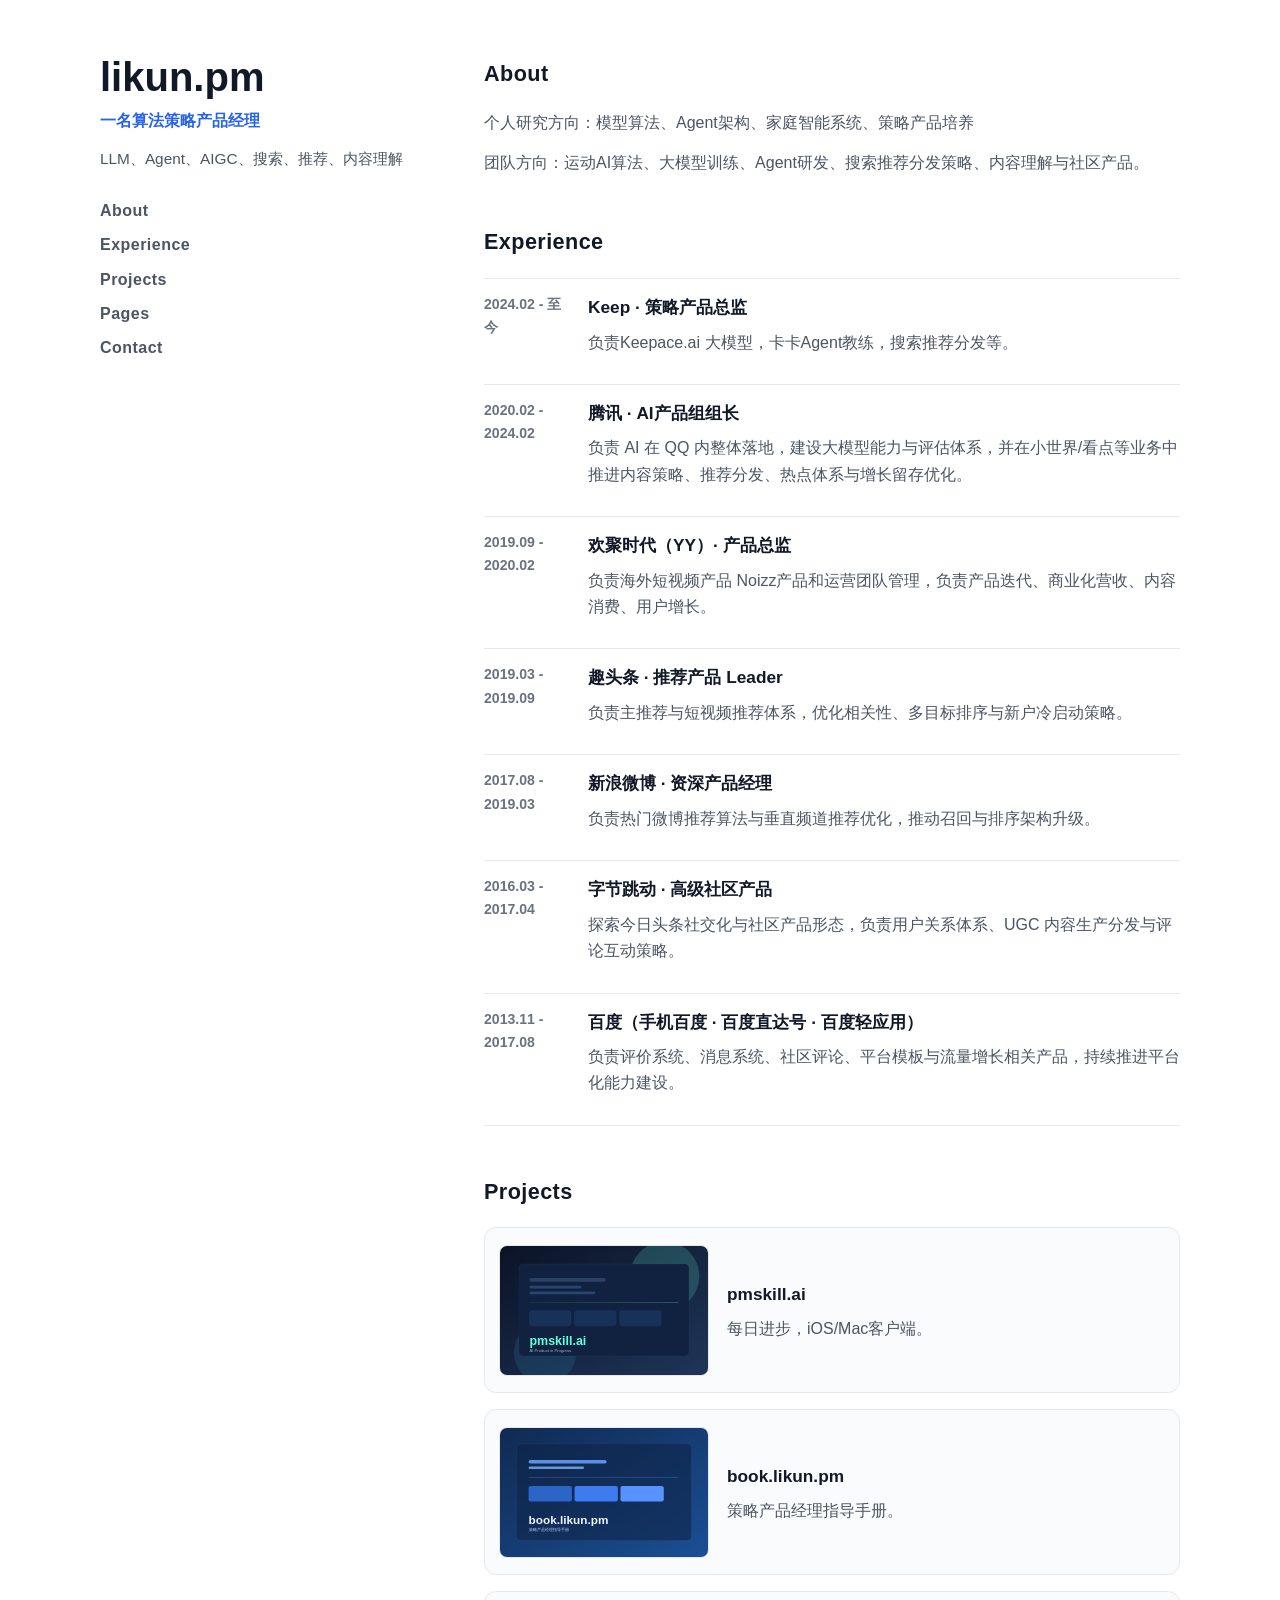
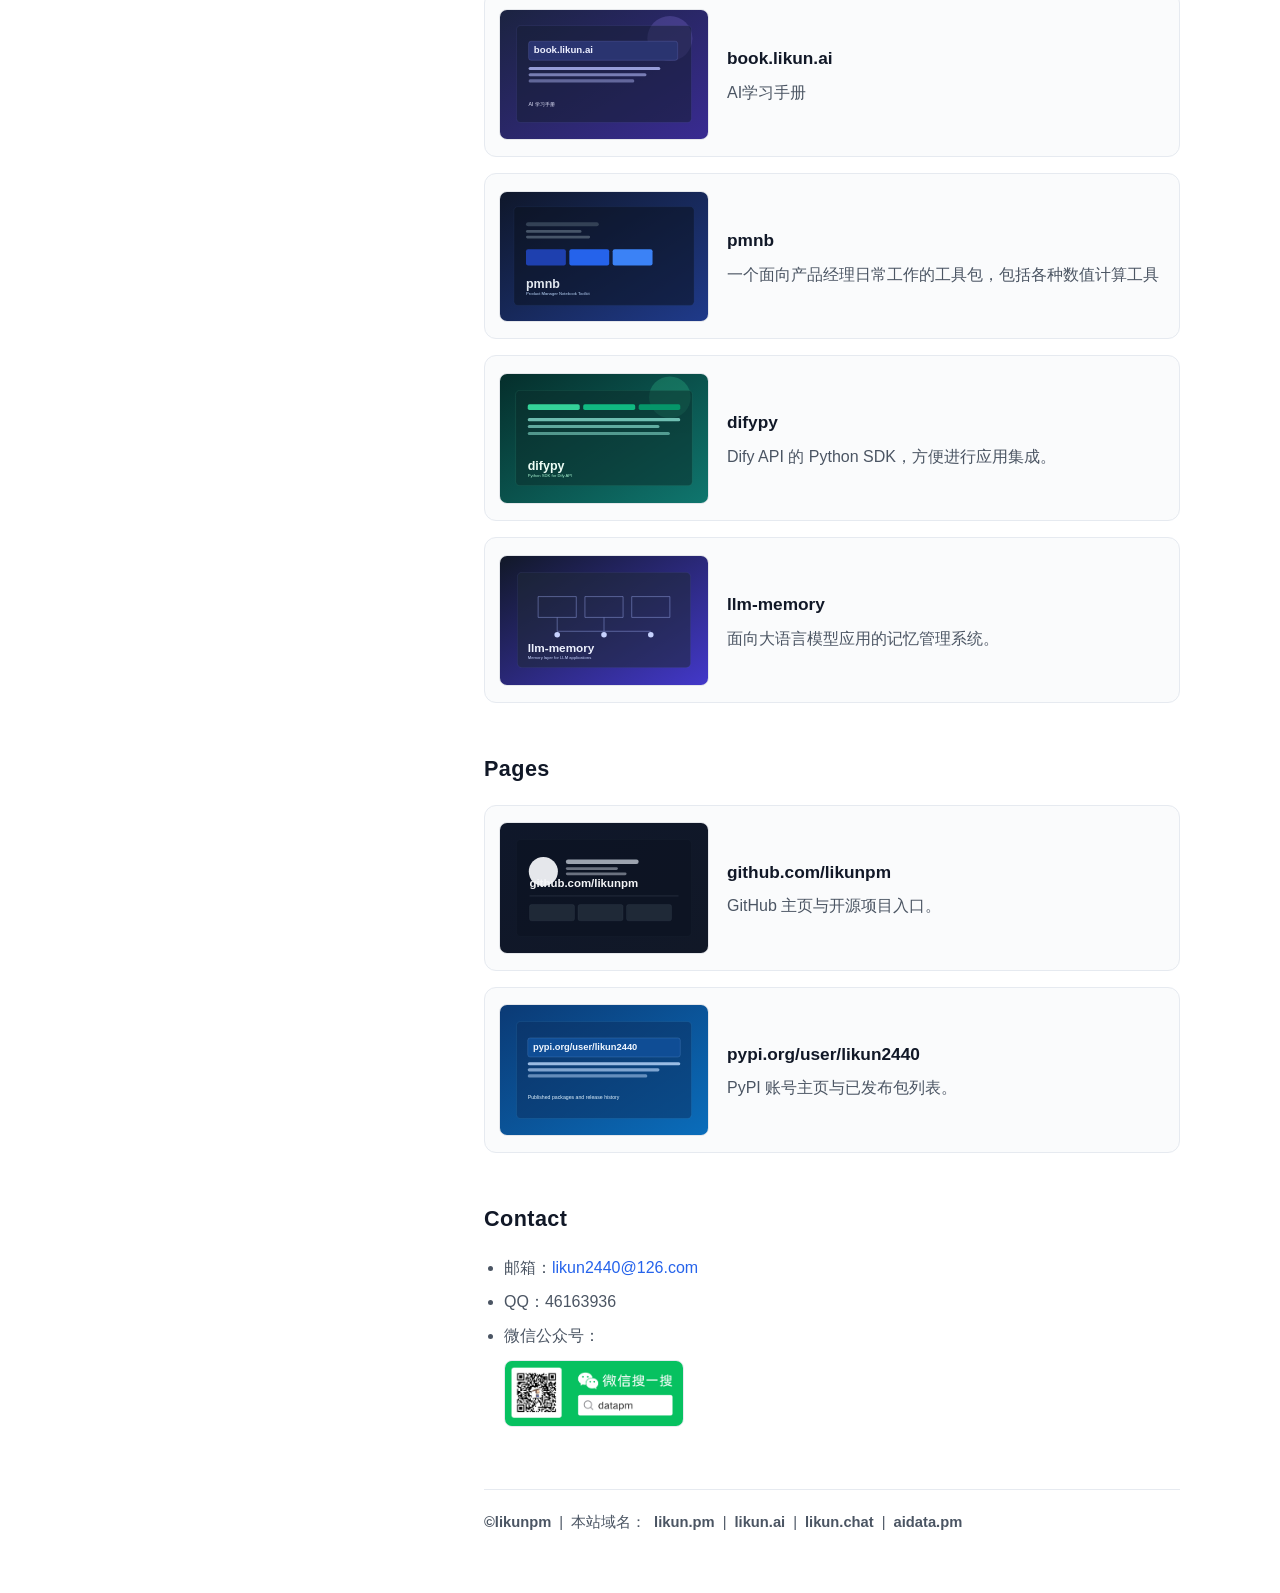
==== index.html @ 79963ff3 "Apply latest manual homepage edits" ====
<!DOCTYPE html>
<html lang="zh-CN">
<head>
  <meta charset="UTF-8">
  <meta name="viewport" content="width=device-width, initial-scale=1.0">
  <title>likun.pm</title>
  <meta
    name="description"
    content="likun.pm个人主页"
  >
  <link rel="icon" type="image/svg+xml" href="./assets/favicon.svg">
  <link rel="stylesheet" href="styles.css">
</head>
<body>
  <div class="layout">
    <aside class="sidebar">
      <h1>likun.pm</h1>
      <p class="subtitle">一名算法策略产品经理</p>
      <p class="intro">LLM、Agent、AIGC、搜索、推荐、内容理解</p>

      <nav aria-label="页面导航">
        <a href="#about">About</a>
        <a href="#experience">Experience</a>
        <a href="#projects">Projects</a>
        <a href="#pages">Pages</a>
        <a href="#contact">Contact</a>
      </nav>
    </aside>

    <main class="content">
      <section id="about">
        <h2>About</h2>
        <p>个人研究方向：模型算法、Agent架构、家庭智能系统、策略产品培养</p>
        <p>团队方向：运动AI算法、大模型训练、Agent研发、搜索推荐分发策略、内容理解与社区产品。</p>
      </section>
      <section id="experience">
        <h2>Experience</h2>
        <article class="timeline-item">
          <p class="time">2024.02 - 至今</p>
          <div>
            <h3>Keep · 策略产品总监</h3>
            <p>负责Keepace.ai 大模型，卡卡Agent教练，搜索推荐分发等。</p>
          </div>
        </article>
        <article class="timeline-item">
          <p class="time">2020.02 - 2024.02</p>
          <div>
            <h3>腾讯 · AI产品组组长</h3>
            <p>负责 AI 在 QQ 内整体落地，建设大模型能力与评估体系，并在小世界/看点等业务中推进内容策略、推荐分发、热点体系与增长留存优化。</p>
          </div>
        </article>
        <article class="timeline-item">
          <p class="time">2019.09 - 2020.02</p>
          <div>
            <h3>欢聚时代（YY）· 产品总监</h3>
            <p>负责海外短视频产品 Noizz产品和运营团队管理，负责产品迭代、商业化营收、内容消费、用户增长。</p>
          </div>
        </article>
        <article class="timeline-item">
          <p class="time">2019.03 - 2019.09</p>
          <div>
            <h3>趣头条 · 推荐产品 Leader</h3>
            <p>负责主推荐与短视频推荐体系，优化相关性、多目标排序与新户冷启动策略。</p>
          </div>
        </article>
        <article class="timeline-item">
          <p class="time">2017.08 - 2019.03</p>
          <div>
            <h3>新浪微博 · 资深产品经理</h3>
            <p>负责热门微博推荐算法与垂直频道推荐优化，推动召回与排序架构升级。</p>
          </div>
        </article>
        <article class="timeline-item">
          <p class="time">2016.03 - 2017.04</p>
          <div>
            <h3>字节跳动 · 高级社区产品</h3>
            <p>探索今日头条社交化与社区产品形态，负责用户关系体系、UGC 内容生产分发与评论互动策略。</p>
          </div>
        </article>
        <article class="timeline-item">
          <p class="time">2013.11 - 2017.08</p>
          <div>
            <h3>百度（手机百度 · 百度直达号 · 百度轻应用）</h3>
            <p>负责评价系统、消息系统、社区评论、平台模板与流量增长相关产品，持续推进平台化能力建设。</p>
          </div>
        </article>
      </section>

      <section id="projects">
        <h2>Projects</h2>

        <a class="project-card" href="https://pmskill.ai" target="_blank" rel="noreferrer">
          <img src="./assets/pmskill-cover.svg" alt="pmskill.ai 项目封面">
          <div>
            <h3>pmskill.ai</h3>
            <p>每日进步，iOS/Mac客户端。</p>
          </div>
        </a>

        <a class="project-card" href="https://book.likun.pm" target="_blank" rel="noreferrer">
          <img src="./assets/book-pm-cover.svg" alt="book.likun.pm 封面">
          <div>
            <h3>book.likun.pm</h3>
            <p>策略产品经理指导手册。</p>
          </div>
        </a>

        <a class="project-card" href="https://book.likun.ai" target="_blank" rel="noreferrer">
          <img src="./assets/book-ai-cover.svg" alt="book.likun.ai 封面">
          <div>
            <h3>book.likun.ai</h3>
            <p>AI学习手册</p>
          </div>
        </a>

        <a class="project-card" href="https://pypi.org/project/pmnb/" target="_blank" rel="noreferrer">
          <img src="./assets/pmnb-cover.svg" alt="pmnb 项目封面">
          <div>
            <h3>pmnb</h3>
            <p>一个面向产品经理日常工作的工具包，包括各种数值计算工具</p>
          </div>
        </a>

        <a class="project-card" href="https://pypi.org/project/difypy/" target="_blank" rel="noreferrer">
          <img src="./assets/difypy-cover.svg" alt="difypy 项目封面">
          <div>
            <h3>difypy</h3>
            <p>Dify API 的 Python SDK，方便进行应用集成。</p>
          </div>
        </a>

        <a class="project-card" href="https://pypi.org/project/llm-memory/" target="_blank" rel="noreferrer">
          <img src="./assets/llm-memory-cover.svg" alt="llm-memory 项目封面">
          <div>
            <h3>llm-memory</h3>
            <p>面向大语言模型应用的记忆管理系统。</p>
          </div>
        </a>
        </section>
       <section id="pages">
        <h2>Pages</h2>
        <a class="project-card" href="https://github.com/likunpm" target="_blank" rel="noreferrer">
          <img src="./assets/github-cover.svg" alt="GitHub 页面封面">
          <div>
            <h3>github.com/likunpm</h3>
            <p>GitHub 主页与开源项目入口。</p>
          </div>
        </a>

        <a class="project-card" href="https://pypi.org/user/likun2440/" target="_blank" rel="noreferrer">
          <img src="./assets/pypi-cover.svg" alt="PyPI 页面封面">
          <div>
            <h3>pypi.org/user/likun2440</h3>
            <p>PyPI 账号主页与已发布包列表。</p>
          </div>
        </a>

      </section>

      <section id="contact">
        <h2>Contact</h2>
        <ul>
          <li>邮箱：<a href="mailto:likun2440@126.com">likun2440@126.com</a></li>
          <li>QQ：46163936</li>
          <li>
            微信公众号：
            <div class="wechat-block">
              <img src="./assets/wechat-qrcode.png" alt="微信公众号二维码">
            </div>
          </li>
        </ul>
      </section>

      <footer class="site-footer">
        <p class="footer-inline">
          <a href="./private.html" data-private-link="true">©likunpm</a>
          <span>|</span>
          <span>本站域名：</span>
          <a href="https://likun.pm" target="_blank" rel="noreferrer">likun.pm</a>
          <span>|</span>
          <a href="https://likun.ai" target="_blank" rel="noreferrer">likun.ai</a>
          <span>|</span>
          <a href="https://likun.chat" target="_blank" rel="noreferrer">likun.chat</a>
          <span>|</span>
          <a href="https://aidata.pm" target="_blank" rel="noreferrer">aidata.pm</a>
        </p>
      </footer>
    </main>
  </div>
  <script src="script.js"></script>
</body>
</html>
---- styles.css ----
:root {
  --bg: #ffffff;
  --surface: #fafbfc;
  --line: #e6eaf0;
  --text: #1f2937;
  --muted: #4b5563;
  --accent: #2563eb;
  --heading: #111827;
}

* {
  box-sizing: border-box;
}

html {
  scroll-behavior: smooth;
}

body {
  margin: 0;
  font-family: -apple-system, BlinkMacSystemFont, "Segoe UI", "PingFang SC", "Microsoft YaHei", sans-serif;
  background: var(--bg);
  color: var(--text);
  line-height: 1.65;
}

a {
  color: var(--accent);
  text-decoration: none;
}

a:hover,
a:focus-visible {
  text-decoration: underline;
}

.layout {
  width: min(1080px, calc(100% - 48px));
  margin: 0 auto;
  display: grid;
  grid-template-columns: 320px 1fr;
  gap: 64px;
  padding: 56px 0;
}

.sidebar {
  position: sticky;
  top: 48px;
  height: fit-content;
}

.sidebar h1 {
  margin: 0;
  color: var(--heading);
  font-size: clamp(2rem, 4vw, 2.5rem);
  line-height: 1.05;
}

.subtitle {
  margin: 10px 0 0;
  color: var(--accent);
  font-weight: 600;
}

.intro {
  margin: 12px 0 0;
  color: var(--muted);
  font-size: 0.96rem;
}

nav {
  margin-top: 26px;
  display: grid;
  gap: 8px;
}

nav a {
  width: fit-content;
  color: var(--muted);
  font-weight: 600;
  letter-spacing: 0.03em;
}

nav a:hover,
nav a:focus-visible {
  color: var(--accent);
  text-decoration: none;
}

.socials {
  margin: 26px 0 0;
  padding: 0;
  list-style: none;
  display: grid;
  gap: 10px;
}

.socials a {
  color: var(--muted);
  font-size: 0.95rem;
  display: inline-block;
}

.socials a:hover,
.socials a:focus-visible {
  color: var(--accent);
  text-decoration: none;
}

.content section + section {
  margin-top: 48px;
}

h2 {
  margin: 0 0 18px;
  color: var(--heading);
  font-size: 1.35rem;
  letter-spacing: 0.02em;
}

p {
  margin: 0 0 14px;
  color: var(--muted);
}

.timeline-item {
  padding: 14px 0;
  border-top: 1px solid var(--line);
  display: grid;
  grid-template-columns: 88px 1fr;
  gap: 16px;
}

.timeline-item:last-child {
  border-bottom: 1px solid var(--line);
}

.time {
  margin: 0;
  color: #6b7280;
  font-size: 0.88rem;
  font-weight: 600;
}

h3 {
  margin: 0 0 8px;
  color: var(--heading);
  font-size: 1.08rem;
}

.project-card {
  margin-top: 16px;
  padding: 14px;
  border: 1px solid var(--line);
  border-radius: 12px;
  background: var(--surface);
  display: grid;
  grid-template-columns: 210px 1fr;
  gap: 18px;
  align-items: center;
  text-decoration: none;
  transition: transform 180ms ease, border-color 180ms ease;
  min-height: 166px;
}

.project-card:hover,
.project-card:focus-visible {
  transform: translateY(-1px);
  border-color: #cfd8e3;
  text-decoration: none;
}

.project-card img {
  width: 100%;
  aspect-ratio: 16 / 10;
  object-fit: cover;
  border-radius: 8px;
  border: 1px solid #e5e7eb;
}

.project-card p {
  margin: 0;
  line-height: 1.5;
}

.project-card.no-image {
  grid-template-columns: 1fr;
}

.subheading {
  margin: 20px 0 10px;
  font-size: 1.02rem;
  color: var(--heading);
}

ul {
  margin: 0;
  padding-left: 20px;
  color: var(--muted);
}

li + li {
  margin-top: 8px;
}

.wechat-block {
  margin-top: 10px;
}

.wechat-block img {
  width: 180px;
  max-width: 100%;
  height: auto;
  border: 1px solid var(--line);
  border-radius: 8px;
}

.site-footer {
  margin-top: 54px;
  padding-top: 20px;
  border-top: 1px solid var(--line);
}

.site-footer p {
  margin: 0;
  color: var(--muted);
  font-size: 0.92rem;
}

.footer-inline {
  margin: 0;
  display: flex;
  flex-wrap: nowrap;
  align-items: center;
  gap: 8px;
  white-space: nowrap;
  overflow-x: auto;
  padding-bottom: 2px;
}

.footer-inline a {
  color: var(--muted);
  font-weight: 600;
}

.footer-inline a:hover,
.footer-inline a:focus-visible {
  color: var(--accent);
}

@media (max-width: 900px) {
  .layout {
    width: calc(100% - 30px);
    grid-template-columns: 1fr;
    gap: 44px;
    padding: 34px 0 56px;
  }

  .sidebar {
    position: static;
  }

  nav {
    grid-template-columns: repeat(3, minmax(0, 1fr));
    gap: 8px;
  }

  .project-card {
    grid-template-columns: 1fr;
  }
}

@media (max-width: 600px) {
  nav {
    grid-template-columns: repeat(2, minmax(0, 1fr));
  }

  .timeline-item {
    grid-template-columns: 1fr;
    gap: 6px;
  }
}
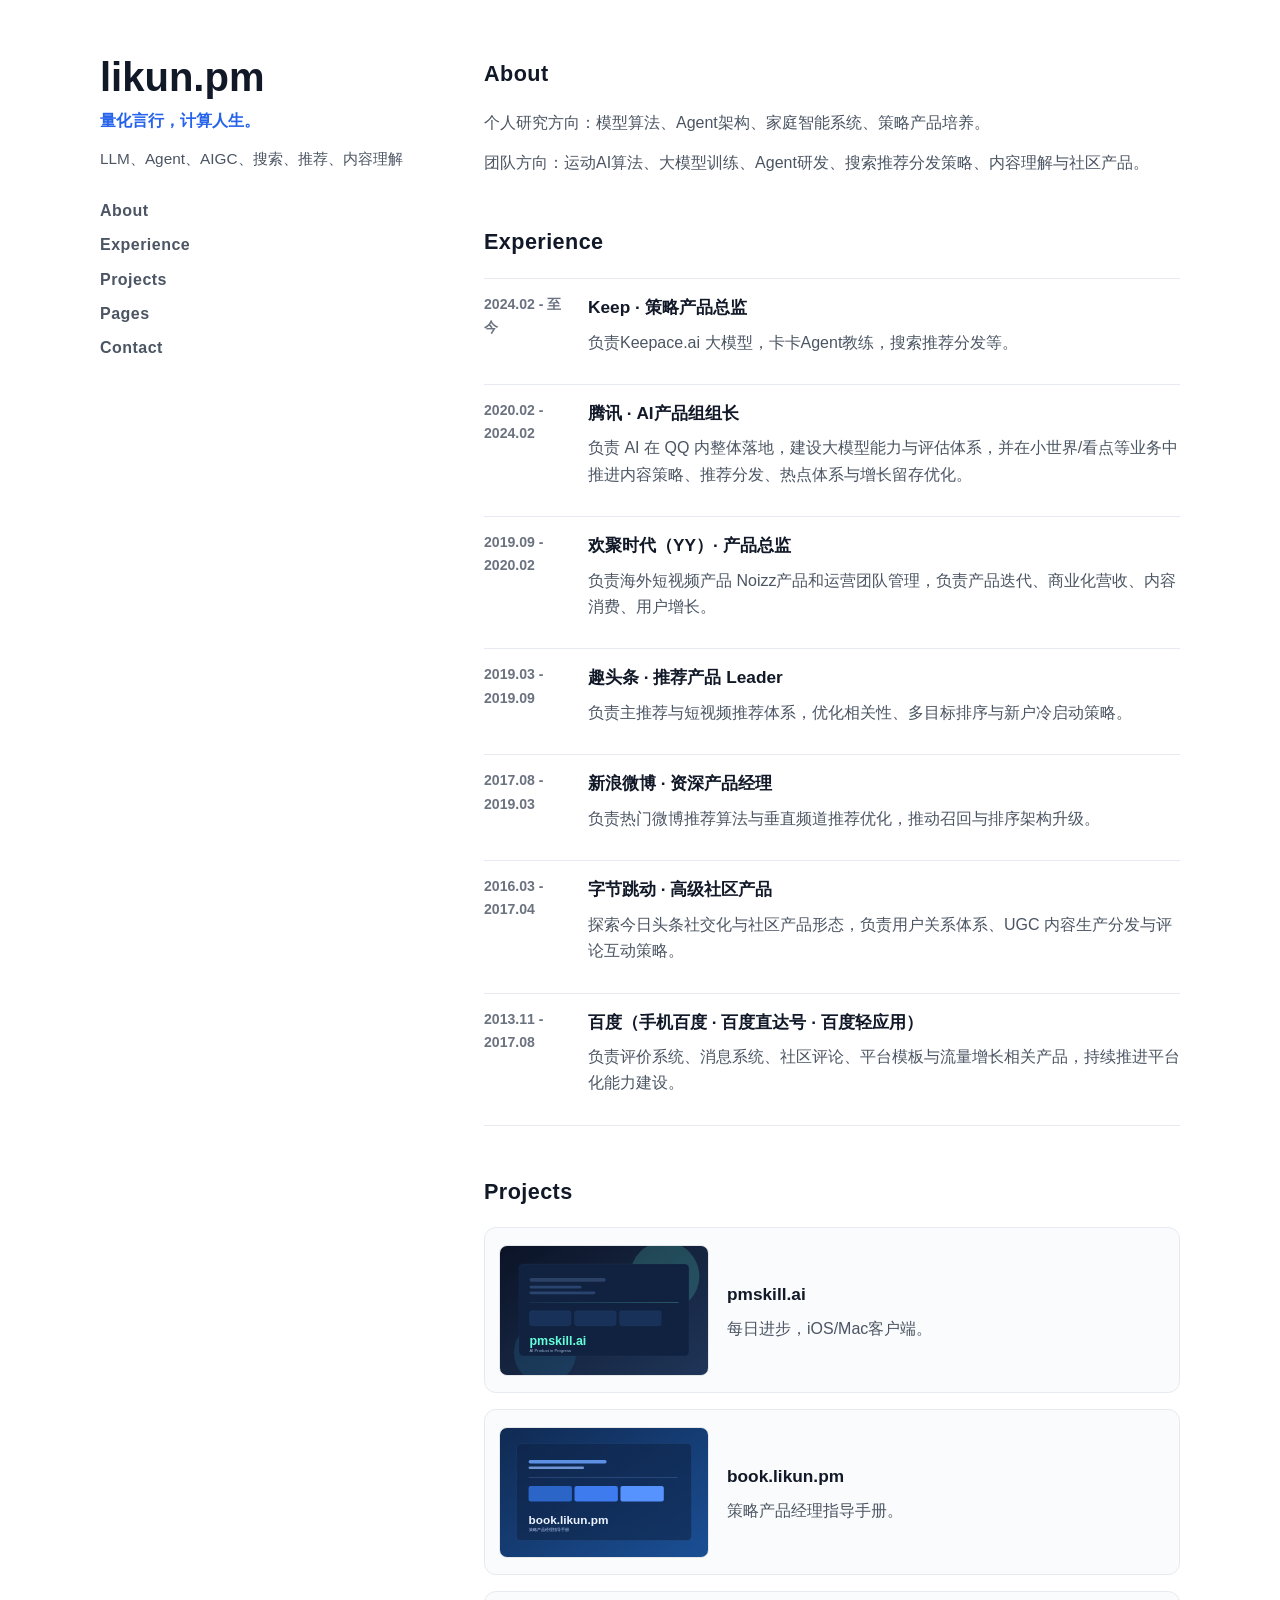
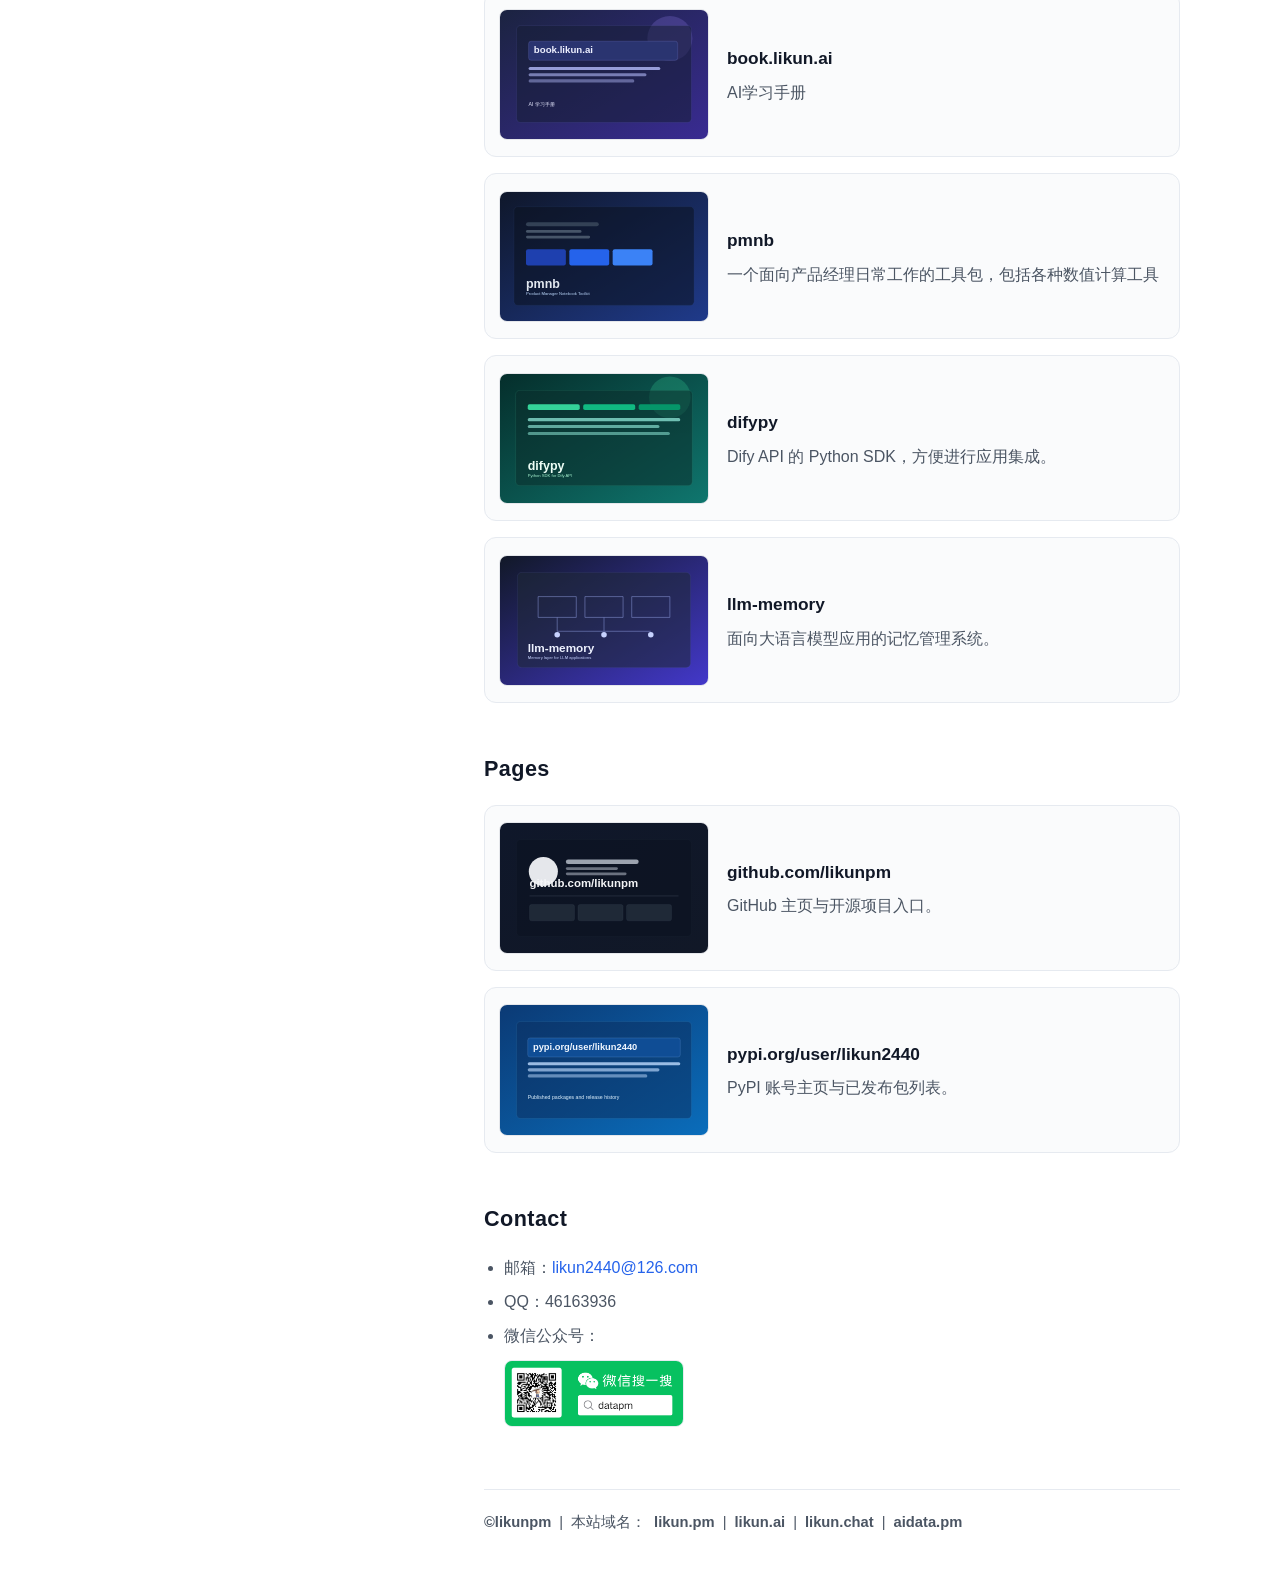
==== commit 11a935f8: "Update homepage subtitle and about punctuation" ====
--- a/index.html
+++ b/index.html
@@ -15,7 +15,7 @@
   <div class="layout">
     <aside class="sidebar">
       <h1>likun.pm</h1>
-      <p class="subtitle">一名算法策略产品经理</p>
+      <p class="subtitle">量化言行，计算人生。</p>
       <p class="intro">LLM、Agent、AIGC、搜索、推荐、内容理解</p>
 
       <nav aria-label="页面导航">
@@ -30,7 +30,7 @@
     <main class="content">
       <section id="about">
         <h2>About</h2>
-        <p>个人研究方向：模型算法、Agent架构、家庭智能系统、策略产品培养</p>
+        <p>个人研究方向：模型算法、Agent架构、家庭智能系统、策略产品培养。</p>
         <p>团队方向：运动AI算法、大模型训练、Agent研发、搜索推荐分发策略、内容理解与社区产品。</p>
       </section>
       <section id="experience">
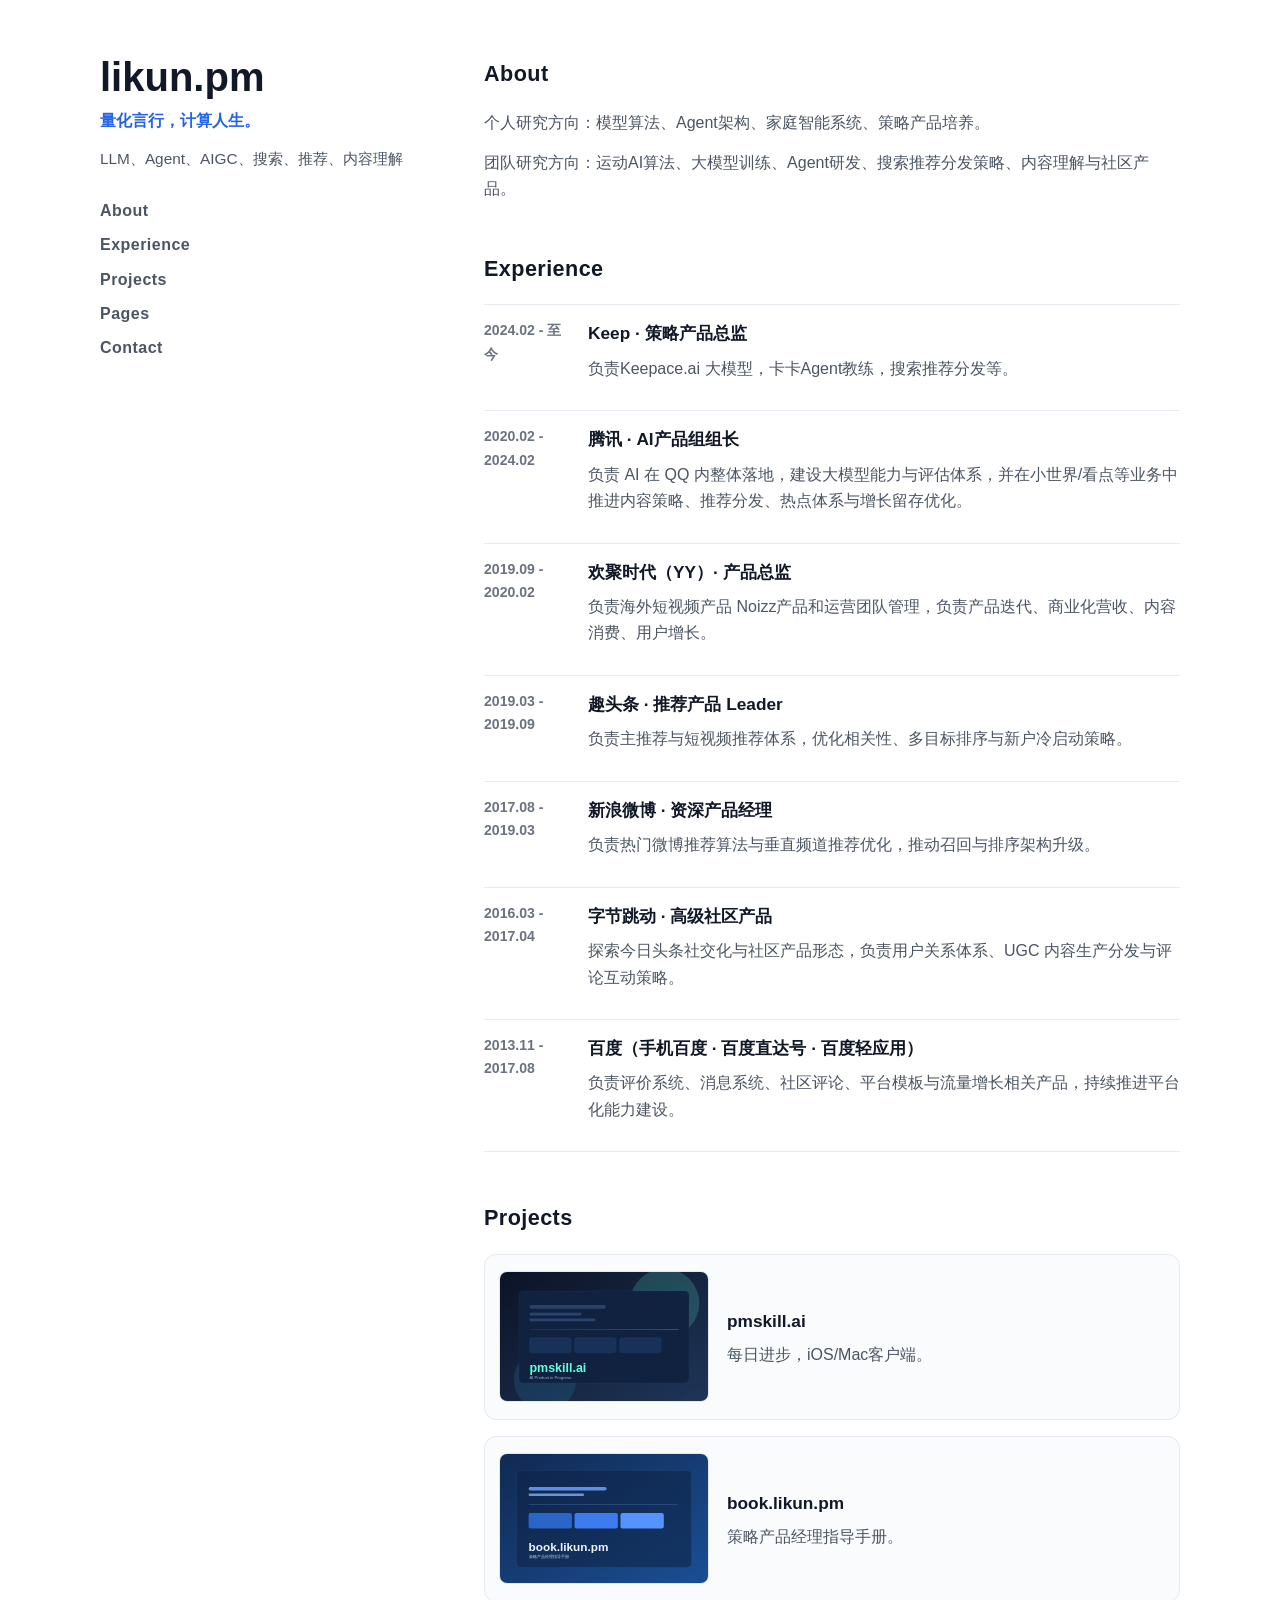
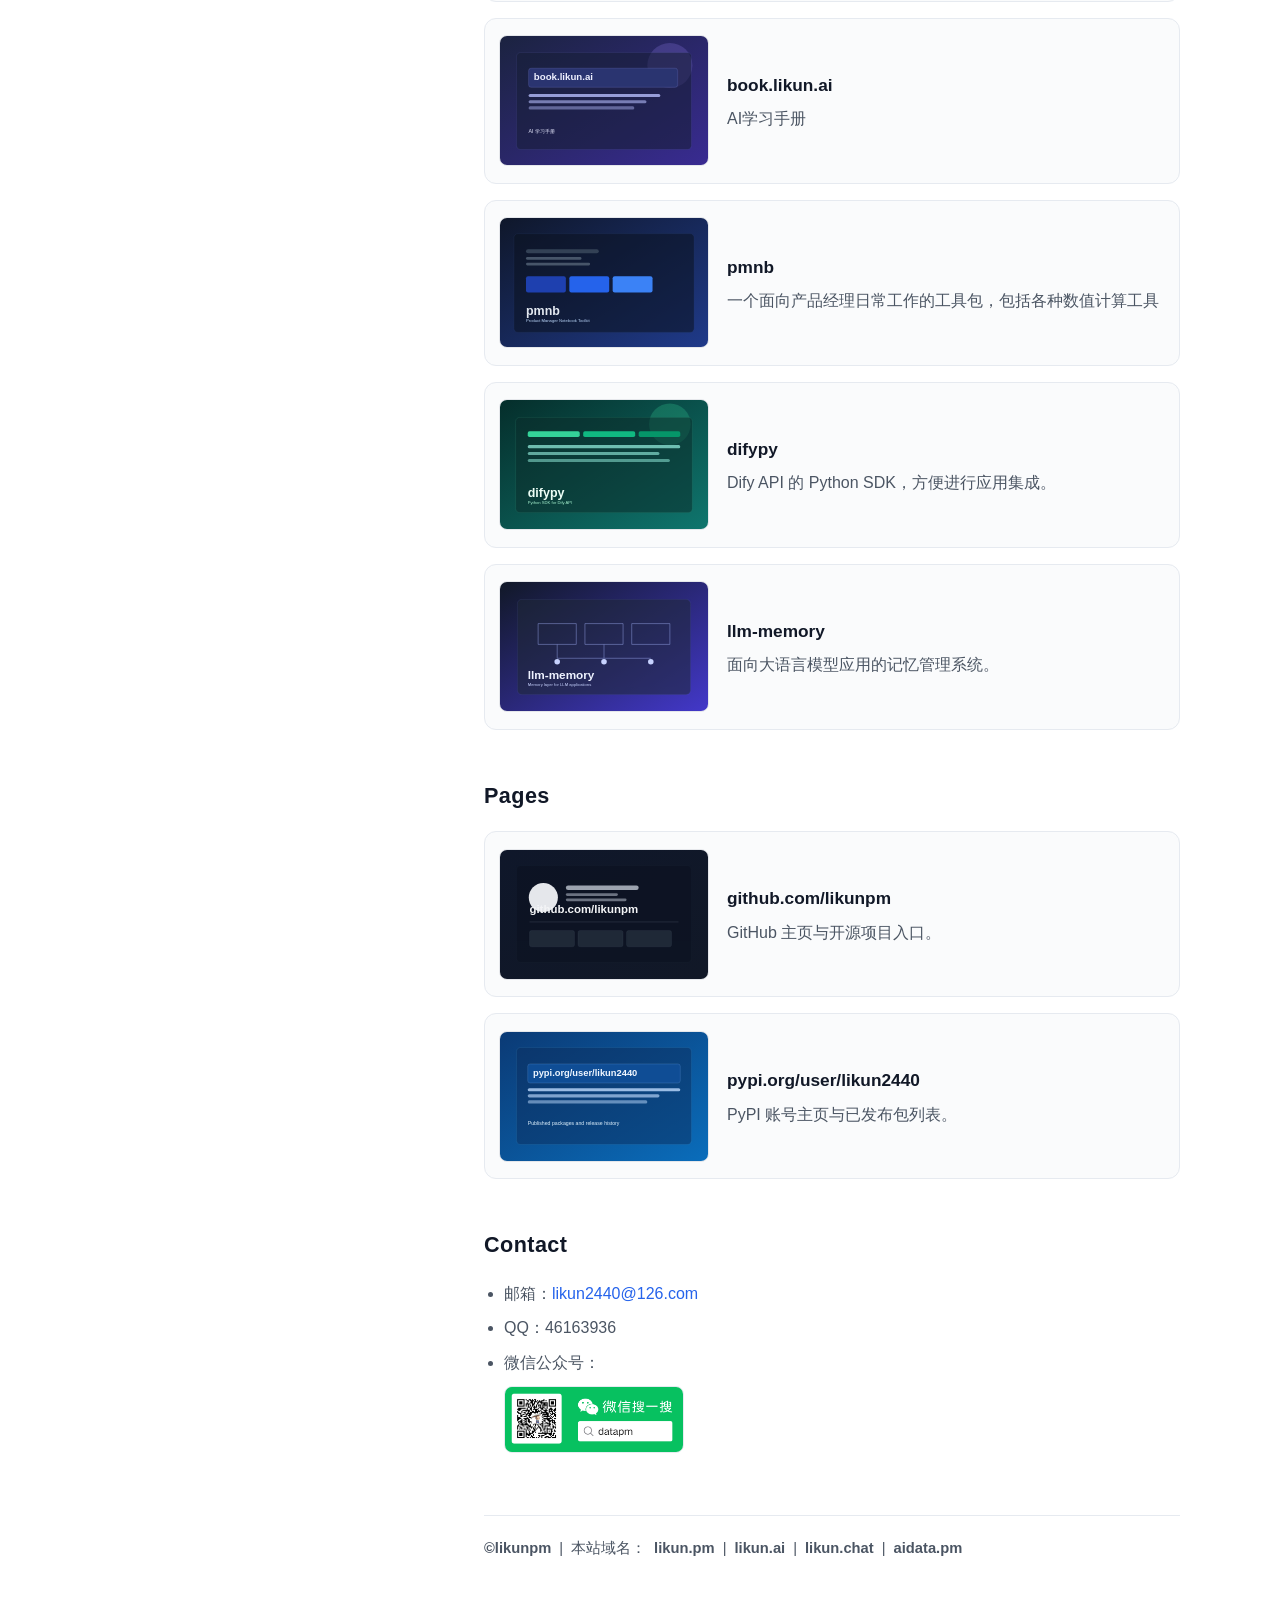
==== commit 0e5d618e: "Update index.html" ====
--- a/index.html
+++ b/index.html
@@ -31,7 +31,7 @@
       <section id="about">
         <h2>About</h2>
         <p>个人研究方向：模型算法、Agent架构、家庭智能系统、策略产品培养。</p>
-        <p>团队方向：运动AI算法、大模型训练、Agent研发、搜索推荐分发策略、内容理解与社区产品。</p>
+        <p>团队研究方向：运动AI算法、大模型训练、Agent研发、搜索推荐分发策略、内容理解与社区产品。</p>
       </section>
       <section id="experience">
         <h2>Experience</h2>
--- a/styles.css
+++ b/styles.css
@@ -79,6 +79,7 @@
   color: var(--muted);
   font-weight: 600;
   letter-spacing: 0.03em;
+  transition: color 150ms ease;
 }
 
 nav a:hover,
@@ -250,14 +251,16 @@
 
 @media (max-width: 900px) {
   .layout {
-    width: calc(100% - 30px);
+    width: calc(100% - 32px);
     grid-template-columns: 1fr;
-    gap: 44px;
-    padding: 34px 0 56px;
+    gap: 32px;
+    padding: 28px 0 48px;
   }
 
   .sidebar {
     position: static;
+    padding-bottom: 28px;
+    border-bottom: 1px solid var(--line);
   }
 
   nav {
@@ -265,18 +268,130 @@
     gap: 8px;
   }
 
+  nav a {
+    width: 100%;
+    display: block;
+    text-align: center;
+    padding: 9px 6px;
+    background: var(--surface);
+    border: 1px solid var(--line);
+    border-radius: 8px;
+    font-size: 0.9rem;
+  }
+
+  nav a:hover,
+  nav a:focus-visible {
+    background: #eff6ff;
+    border-color: var(--accent);
+    text-decoration: none;
+  }
+
   .project-card {
     grid-template-columns: 1fr;
+    min-height: auto;
+  }
+
+  .project-card img {
+    width: 100%;
+    max-height: 160px;
+    object-fit: cover;
+  }
+
+  .content section + section {
+    margin-top: 40px;
   }
 }
 
 @media (max-width: 600px) {
+  .layout {
+    width: calc(100% - 28px);
+    gap: 28px;
+    padding: 24px 0 40px;
+  }
+
   nav {
     grid-template-columns: repeat(2, minmax(0, 1fr));
   }
 
   .timeline-item {
     grid-template-columns: 1fr;
-    gap: 6px;
-  }
-}
+    gap: 4px;
+  }
+
+  .time {
+    font-size: 0.82rem;
+  }
+
+  .project-card {
+    padding: 12px;
+    gap: 12px;
+  }
+
+  .footer-inline {
+    flex-wrap: wrap;
+    white-space: normal;
+    gap: 6px 8px;
+  }
+
+  .content section + section {
+    margin-top: 32px;
+  }
+}
+
+@media (max-width: 480px) {
+  .layout {
+    width: calc(100% - 24px);
+    gap: 24px;
+    padding: 20px 0 36px;
+  }
+
+  .sidebar h1 {
+    font-size: 1.85rem;
+  }
+
+  .subtitle {
+    font-size: 0.95rem;
+  }
+
+  .intro {
+    font-size: 0.9rem;
+  }
+
+  nav {
+    margin-top: 18px;
+    gap: 7px;
+  }
+
+  nav a {
+    padding: 8px 4px;
+    font-size: 0.85rem;
+  }
+
+  h2 {
+    font-size: 1.2rem;
+    margin-bottom: 14px;
+  }
+
+  h3 {
+    font-size: 1rem;
+  }
+
+  .project-card {
+    padding: 10px;
+    gap: 10px;
+    border-radius: 10px;
+  }
+
+  .project-card img {
+    max-height: 140px;
+    border-radius: 6px;
+  }
+
+  .site-footer {
+    margin-top: 36px;
+  }
+
+  .wechat-block img {
+    width: 150px;
+  }
+}
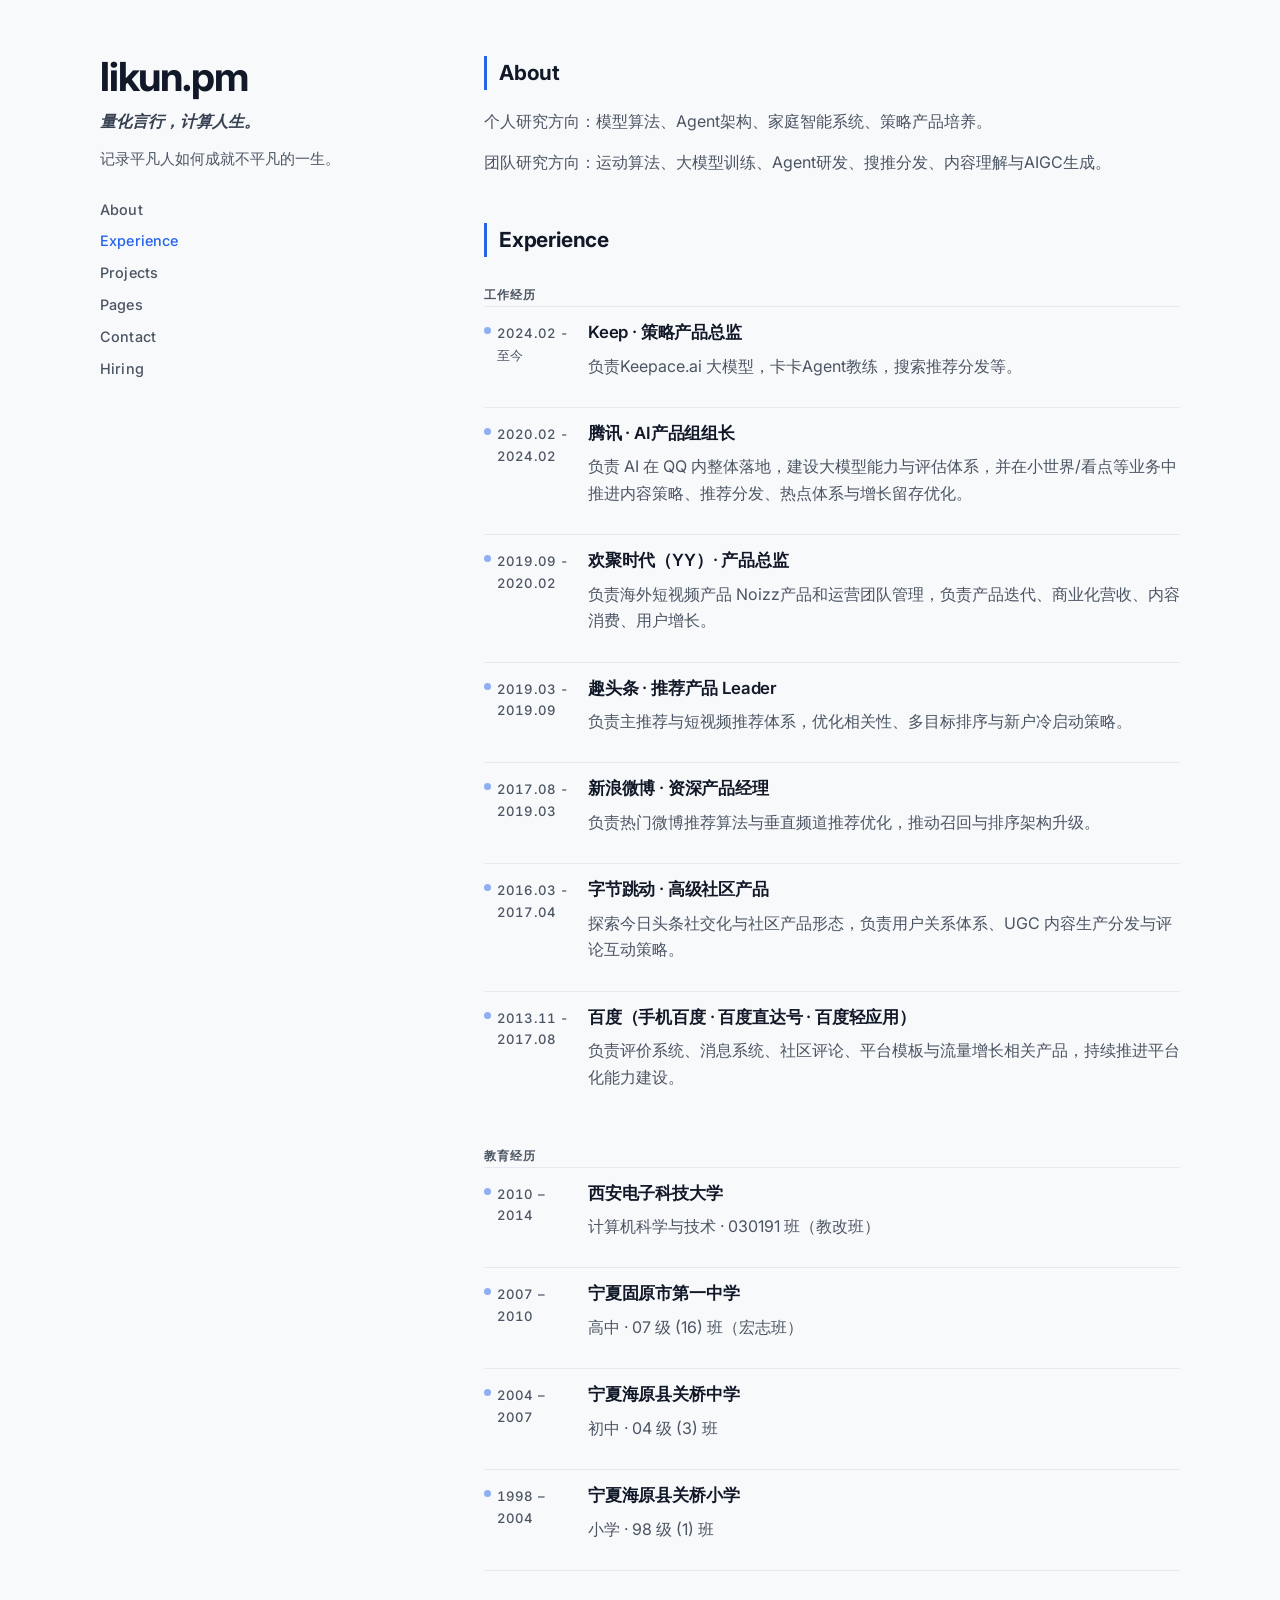
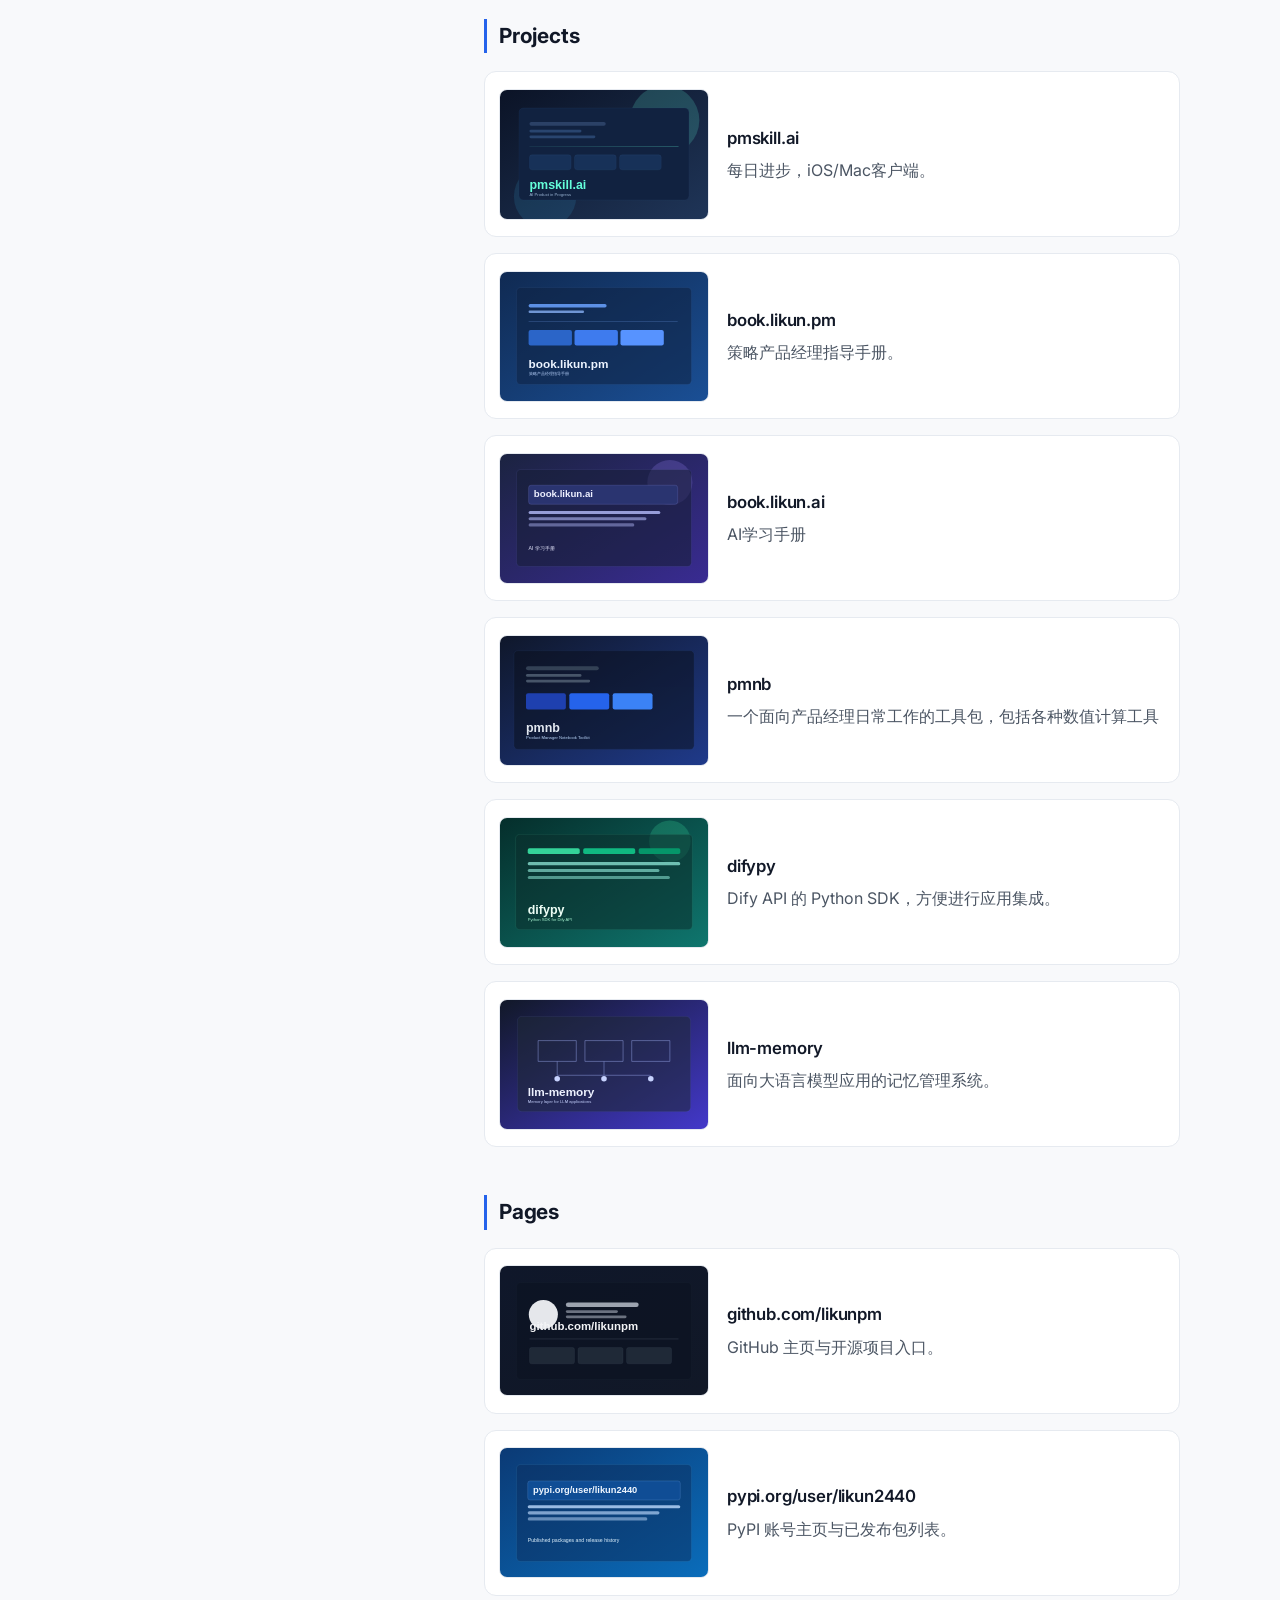
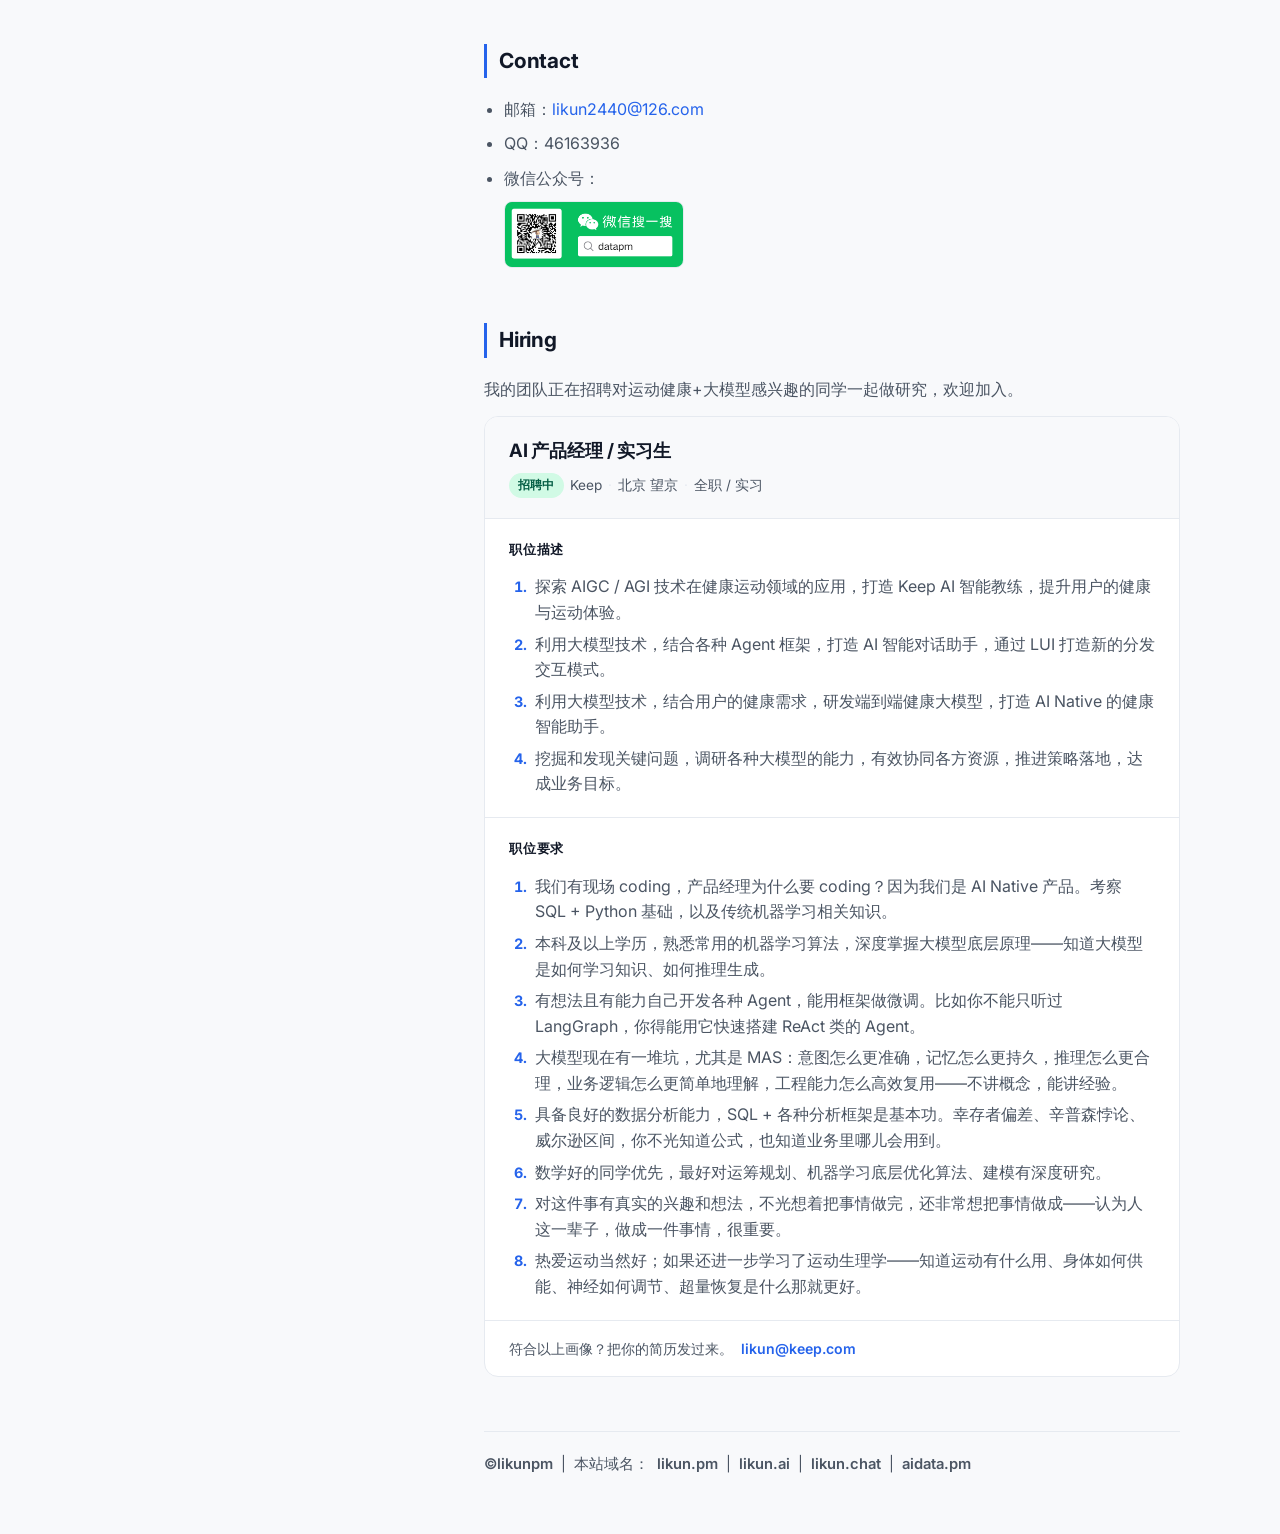
==== commit 014af5c6: "更新教育信息 更新教育信息" ====
--- a/index.html
+++ b/index.html
@@ -9,6 +9,9 @@
     content="likun.pm个人主页"
   >
   <link rel="icon" type="image/svg+xml" href="./assets/favicon.svg">
+  <link rel="preconnect" href="https://fonts.googleapis.com">
+  <link rel="preconnect" href="https://fonts.gstatic.com" crossorigin>
+  <link href="https://fonts.googleapis.com/css2?family=Inter:wght@400;500;600;700&display=swap" rel="stylesheet">
   <link rel="stylesheet" href="styles.css">
 </head>
 <body>
@@ -16,7 +19,7 @@
     <aside class="sidebar">
       <h1>likun.pm</h1>
       <p class="subtitle">量化言行，计算人生。</p>
-      <p class="intro">LLM、Agent、AIGC、搜索、推荐、内容理解</p>
+      <p class="intro">记录平凡人如何成就不平凡的一生。</p>
 
       <nav aria-label="页面导航">
         <a href="#about">About</a>
@@ -24,6 +27,7 @@
         <a href="#projects">Projects</a>
         <a href="#pages">Pages</a>
         <a href="#contact">Contact</a>
+        <a href="#hiring">Hiring</a>
       </nav>
     </aside>
 
@@ -31,10 +35,12 @@
       <section id="about">
         <h2>About</h2>
         <p>个人研究方向：模型算法、Agent架构、家庭智能系统、策略产品培养。</p>
-        <p>团队研究方向：运动AI算法、大模型训练、Agent研发、搜索推荐分发策略、内容理解与社区产品。</p>
+        <p>团队研究方向：运动算法、大模型训练、Agent研发、搜推分发、内容理解与AIGC生成。</p>
       </section>
       <section id="experience">
         <h2>Experience</h2>
+
+        <p class="subheading">工作经历</p>
         <article class="timeline-item">
           <p class="time">2024.02 - 至今</p>
           <div>
@@ -82,6 +88,36 @@
           <div>
             <h3>百度（手机百度 · 百度直达号 · 百度轻应用）</h3>
             <p>负责评价系统、消息系统、社区评论、平台模板与流量增长相关产品，持续推进平台化能力建设。</p>
+          </div>
+        </article>
+
+        <p class="subheading">教育经历</p>
+        <article class="timeline-item">
+          <p class="time">2010 – 2014</p>
+          <div>
+            <h3>西安电子科技大学</h3>
+            <p>计算机科学与技术 · 030191 班（教改班）</p>
+          </div>
+        </article>
+        <article class="timeline-item">
+          <p class="time">2007 – 2010</p>
+          <div>
+            <h3>宁夏固原市第一中学</h3>
+            <p>高中 · 07 级 (16) 班（宏志班）</p>
+          </div>
+        </article>
+        <article class="timeline-item">
+          <p class="time">2004 – 2007</p>
+          <div>
+            <h3>宁夏海原县关桥中学</h3>
+            <p>初中 · 04 级 (3) 班</p>
+          </div>
+        </article>
+        <article class="timeline-item">
+          <p class="time">1998 – 2004</p>
+          <div>
+            <h3>宁夏海原县关桥小学</h3>
+            <p>小学 · 98 级 (1) 班</p>
           </div>
         </article>
       </section>
@@ -171,6 +207,55 @@
         </ul>
       </section>
 
+      <section id="hiring">
+        <h2>Hiring</h2>
+         <p>我的团队正在招聘对运动健康+大模型感兴趣的同学一起做研究，欢迎加入。</p>
+        <div class="jd-card">
+          <div class="jd-header">
+            <div>
+              <h3 class="jd-title">AI 产品经理 / 实习生</h3>
+              <div class="jd-meta">
+                <span class="jd-badge">招聘中</span>
+                <span>Keep</span>
+                <span class="jd-meta-dot">·</span>
+                <span>北京 望京</span>
+                <span class="jd-meta-dot">·</span>
+                <span>全职 / 实习</span>
+              </div>
+            </div>
+          </div>
+
+          <div class="jd-section">
+            <h4 class="jd-section-title">职位描述</h4>
+            <ol class="jd-list">
+              <li>探索 AIGC / AGI 技术在健康运动领域的应用，打造 Keep AI 智能教练，提升用户的健康与运动体验。</li>
+              <li>利用大模型技术，结合各种 Agent 框架，打造 AI 智能对话助手，通过 LUI 打造新的分发交互模式。</li>
+              <li>利用大模型技术，结合用户的健康需求，研发端到端健康大模型，打造 AI Native 的健康智能助手。</li>
+              <li>挖掘和发现关键问题，调研各种大模型的能力，有效协同各方资源，推进策略落地，达成业务目标。</li>
+            </ol>
+          </div>
+
+          <div class="jd-section">
+            <h4 class="jd-section-title">职位要求</h4>
+            <ol class="jd-list">
+              <li>我们有现场 coding，产品经理为什么要 coding？因为我们是 AI Native 产品。考察 SQL + Python 基础，以及传统机器学习相关知识。</li>
+              <li>本科及以上学历，熟悉常用的机器学习算法，深度掌握大模型底层原理——知道大模型是如何学习知识、如何推理生成。</li>
+              <li>有想法且有能力自己开发各种 Agent，能用框架做微调。比如你不能只听过 LangGraph，你得能用它快速搭建 ReAct 类的 Agent。</li>
+              <li>大模型现在有一堆坑，尤其是 MAS：意图怎么更准确，记忆怎么更持久，推理怎么更合理，业务逻辑怎么更简单地理解，工程能力怎么高效复用——不讲概念，能讲经验。</li>
+              <li>具备良好的数据分析能力，SQL + 各种分析框架是基本功。幸存者偏差、辛普森悖论、威尔逊区间，你不光知道公式，也知道业务里哪儿会用到。</li>
+              <li>数学好的同学优先，最好对运筹规划、机器学习底层优化算法、建模有深度研究。</li>
+              <li>对这件事有真实的兴趣和想法，不光想着把事情做完，还非常想把事情做成——认为人这一辈子，做成一件事情，很重要。</li>
+              <li>热爱运动当然好；如果还进一步学习了运动生理学——知道运动有什么用、身体如何供能、神经如何调节、超量恢复是什么那就更好。</li>
+            </ol>
+          </div>
+
+          <div class="jd-apply">
+            <p class="jd-apply-text">符合以上画像？把你的简历发过来。</p>
+            <a href="mailto:likun@keep.com" class="jd-apply-btn">likun@keep.com</a>
+          </div>
+        </div>
+      </section>
+
       <footer class="site-footer">
         <p class="footer-inline">
           <a href="./private.html" data-private-link="true">©likunpm</a>
--- a/styles.css
+++ b/styles.css
@@ -1,11 +1,13 @@
 :root {
-  --bg: #ffffff;
-  --surface: #fafbfc;
+  --bg: #f8f9fb;
+  --surface: #ffffff;
   --line: #e6eaf0;
   --text: #1f2937;
   --muted: #4b5563;
   --accent: #2563eb;
   --heading: #111827;
+  --subtitle: #374151;
+  --accent-bg: #eff6ff;
 }
 
 * {
@@ -18,10 +20,15 @@
 
 body {
   margin: 0;
-  font-family: -apple-system, BlinkMacSystemFont, "Segoe UI", "PingFang SC", "Microsoft YaHei", sans-serif;
+  font-family: "Inter", -apple-system, BlinkMacSystemFont, "PingFang SC", "Hiragino Sans GB", "Microsoft YaHei", sans-serif;
   background: var(--bg);
   color: var(--text);
   line-height: 1.65;
+  -webkit-font-smoothing: antialiased;
+  -moz-osx-font-smoothing: grayscale;
+  text-rendering: optimizeLegibility;
+  overflow-x: hidden;
+  overflow-wrap: break-word;
 }
 
 a {
@@ -53,13 +60,16 @@
   margin: 0;
   color: var(--heading);
   font-size: clamp(2rem, 4vw, 2.5rem);
+  font-weight: 700;
   line-height: 1.05;
+  letter-spacing: -0.03em;
 }
 
 .subtitle {
   margin: 10px 0 0;
-  color: var(--accent);
-  font-weight: 600;
+  color: var(--subtitle);
+  font-weight: 600;
+  font-style: italic;
 }
 
 .intro {
@@ -77,8 +87,9 @@
 nav a {
   width: fit-content;
   color: var(--muted);
-  font-weight: 600;
-  letter-spacing: 0.03em;
+  font-weight: 500;
+  font-size: 0.9rem;
+  letter-spacing: 0.01em;
   transition: color 150ms ease;
 }
 
@@ -86,6 +97,10 @@
 nav a:focus-visible {
   color: var(--accent);
   text-decoration: none;
+}
+
+nav a.active {
+  color: var(--accent);
 }
 
 .socials {
@@ -115,8 +130,11 @@
 h2 {
   margin: 0 0 18px;
   color: var(--heading);
-  font-size: 1.35rem;
-  letter-spacing: 0.02em;
+  font-size: 1.3rem;
+  font-weight: 700;
+  letter-spacing: -0.01em;
+  padding-left: 12px;
+  border-left: 3px solid var(--accent);
 }
 
 p {
@@ -138,15 +156,35 @@
 
 .time {
   margin: 0;
-  color: #6b7280;
-  font-size: 0.88rem;
-  font-weight: 600;
+  color: var(--muted);
+  font-size: 0.82rem;
+  font-weight: 500;
+  font-variant-numeric: tabular-nums;
+  letter-spacing: 0.01em;
+  display: flex;
+  align-items: flex-start;
+  gap: 6px;
+  padding-top: 2px;
+}
+
+.time::before {
+  content: '';
+  flex-shrink: 0;
+  width: 7px;
+  height: 7px;
+  margin-top: 4px;
+  border-radius: 50%;
+  background: var(--accent);
+  opacity: 0.5;
 }
 
 h3 {
   margin: 0 0 8px;
   color: var(--heading);
-  font-size: 1.08rem;
+  font-size: 1.05rem;
+  font-weight: 600;
+  letter-spacing: -0.01em;
+  line-height: 1.4;
 }
 
 .project-card {
@@ -160,14 +198,15 @@
   gap: 18px;
   align-items: center;
   text-decoration: none;
-  transition: transform 180ms ease, border-color 180ms ease;
+  transition: transform 180ms ease, border-color 180ms ease, box-shadow 180ms ease;
   min-height: 166px;
 }
 
 .project-card:hover,
 .project-card:focus-visible {
-  transform: translateY(-1px);
-  border-color: #cfd8e3;
+  transform: translateY(-2px);
+  border-color: #b8c8e0;
+  box-shadow: 0 4px 16px rgba(37, 99, 235, 0.08);
   text-decoration: none;
 }
 
@@ -176,7 +215,7 @@
   aspect-ratio: 16 / 10;
   object-fit: cover;
   border-radius: 8px;
-  border: 1px solid #e5e7eb;
+  border: 1px solid var(--line);
 }
 
 .project-card p {
@@ -189,9 +228,12 @@
 }
 
 .subheading {
-  margin: 20px 0 10px;
-  font-size: 1.02rem;
-  color: var(--heading);
+  margin: 28px 0 0;
+  font-size: 0.78rem;
+  font-weight: 600;
+  letter-spacing: 0.07em;
+  text-transform: uppercase;
+  color: var(--muted);
 }
 
 ul {
@@ -202,6 +244,128 @@
 
 li + li {
   margin-top: 8px;
+}
+
+/* ── JD Card ─────────────────────────────────────────────── */
+
+.jd-card {
+  margin-top: 4px;
+  border: 1px solid var(--line);
+  border-radius: 14px;
+  background: var(--surface);
+  overflow: hidden;
+  max-width: 100%;
+  word-break: break-word;
+}
+
+.jd-header {
+  padding: 22px 24px 20px;
+  border-bottom: 1px solid var(--line);
+  background: var(--bg);
+}
+
+.jd-title {
+  margin: 0 0 10px;
+  color: var(--heading);
+  font-size: 1.15rem;
+  font-weight: 700;
+  letter-spacing: -0.01em;
+  line-height: 1.3;
+}
+
+.jd-meta {
+  display: flex;
+  align-items: center;
+  flex-wrap: wrap;
+  gap: 6px;
+  font-size: 0.85rem;
+  color: var(--muted);
+}
+
+.jd-meta-dot {
+  color: var(--line);
+}
+
+.jd-badge {
+  display: inline-flex;
+  align-items: center;
+  padding: 2px 9px;
+  border-radius: 99px;
+  font-size: 0.78rem;
+  font-weight: 600;
+  letter-spacing: 0.02em;
+  background: #d1fae5;
+  color: #065f46;
+}
+
+@media (prefers-color-scheme: dark) {
+  .jd-badge {
+    background: rgba(16, 185, 129, 0.15);
+    color: #6ee7b7;
+  }
+}
+
+.jd-section {
+  padding: 20px 24px;
+  border-bottom: 1px solid var(--line);
+}
+
+.jd-section-title {
+  margin: 0 0 14px;
+  color: var(--heading);
+  font-size: 0.82rem;
+  font-weight: 600;
+  letter-spacing: 0.06em;
+  text-transform: uppercase;
+}
+
+.jd-list {
+  margin: 0;
+  padding-left: 22px;
+  color: var(--muted);
+  line-height: 1.6;
+}
+
+.jd-list li {
+  padding-left: 4px;
+}
+
+.jd-list li + li {
+  margin-top: 6px;
+}
+
+.jd-list li::marker {
+  color: var(--accent);
+  font-weight: 700;
+  font-size: 0.9em;
+}
+
+.jd-apply {
+  padding: 16px 24px;
+  display: flex;
+  align-items: center;
+  gap: 8px;
+  flex-wrap: wrap;
+}
+
+.jd-apply-text {
+  margin: 0;
+  color: var(--muted);
+  font-size: 0.88rem;
+}
+
+.jd-apply-btn {
+  color: var(--accent);
+  font-size: 0.88rem;
+  font-weight: 600;
+  text-decoration: none;
+  transition: opacity 150ms ease;
+}
+
+.jd-apply-btn:hover,
+.jd-apply-btn:focus-visible {
+  opacity: 0.7;
+  text-decoration: underline;
 }
 
 .wechat-block {
@@ -248,6 +412,30 @@
 .footer-inline a:focus-visible {
   color: var(--accent);
 }
+
+/* ── Dark mode ──────────────────────────────────────────── */
+
+@media (prefers-color-scheme: dark) {
+  :root {
+    --bg: #0d1117;
+    --surface: #161b22;
+    --line: #30363d;
+    --text: #e6edf3;
+    --muted: #8b949e;
+    --accent: #58a6ff;
+    --heading: #f0f6fc;
+    --subtitle: #9ca3af;
+    --accent-bg: rgba(88, 166, 255, 0.1);
+  }
+
+  .project-card:hover,
+  .project-card:focus-visible {
+    border-color: #58a6ff;
+    box-shadow: 0 4px 20px rgba(0, 0, 0, 0.4);
+  }
+}
+
+/* ── Responsive ─────────────────────────────────────────── */
 
 @media (max-width: 900px) {
   .layout {
@@ -281,9 +469,14 @@
 
   nav a:hover,
   nav a:focus-visible {
-    background: #eff6ff;
+    background: var(--accent-bg);
     border-color: var(--accent);
     text-decoration: none;
+  }
+
+  nav a.active {
+    background: var(--accent-bg);
+    border-color: var(--accent);
   }
 
   .project-card {
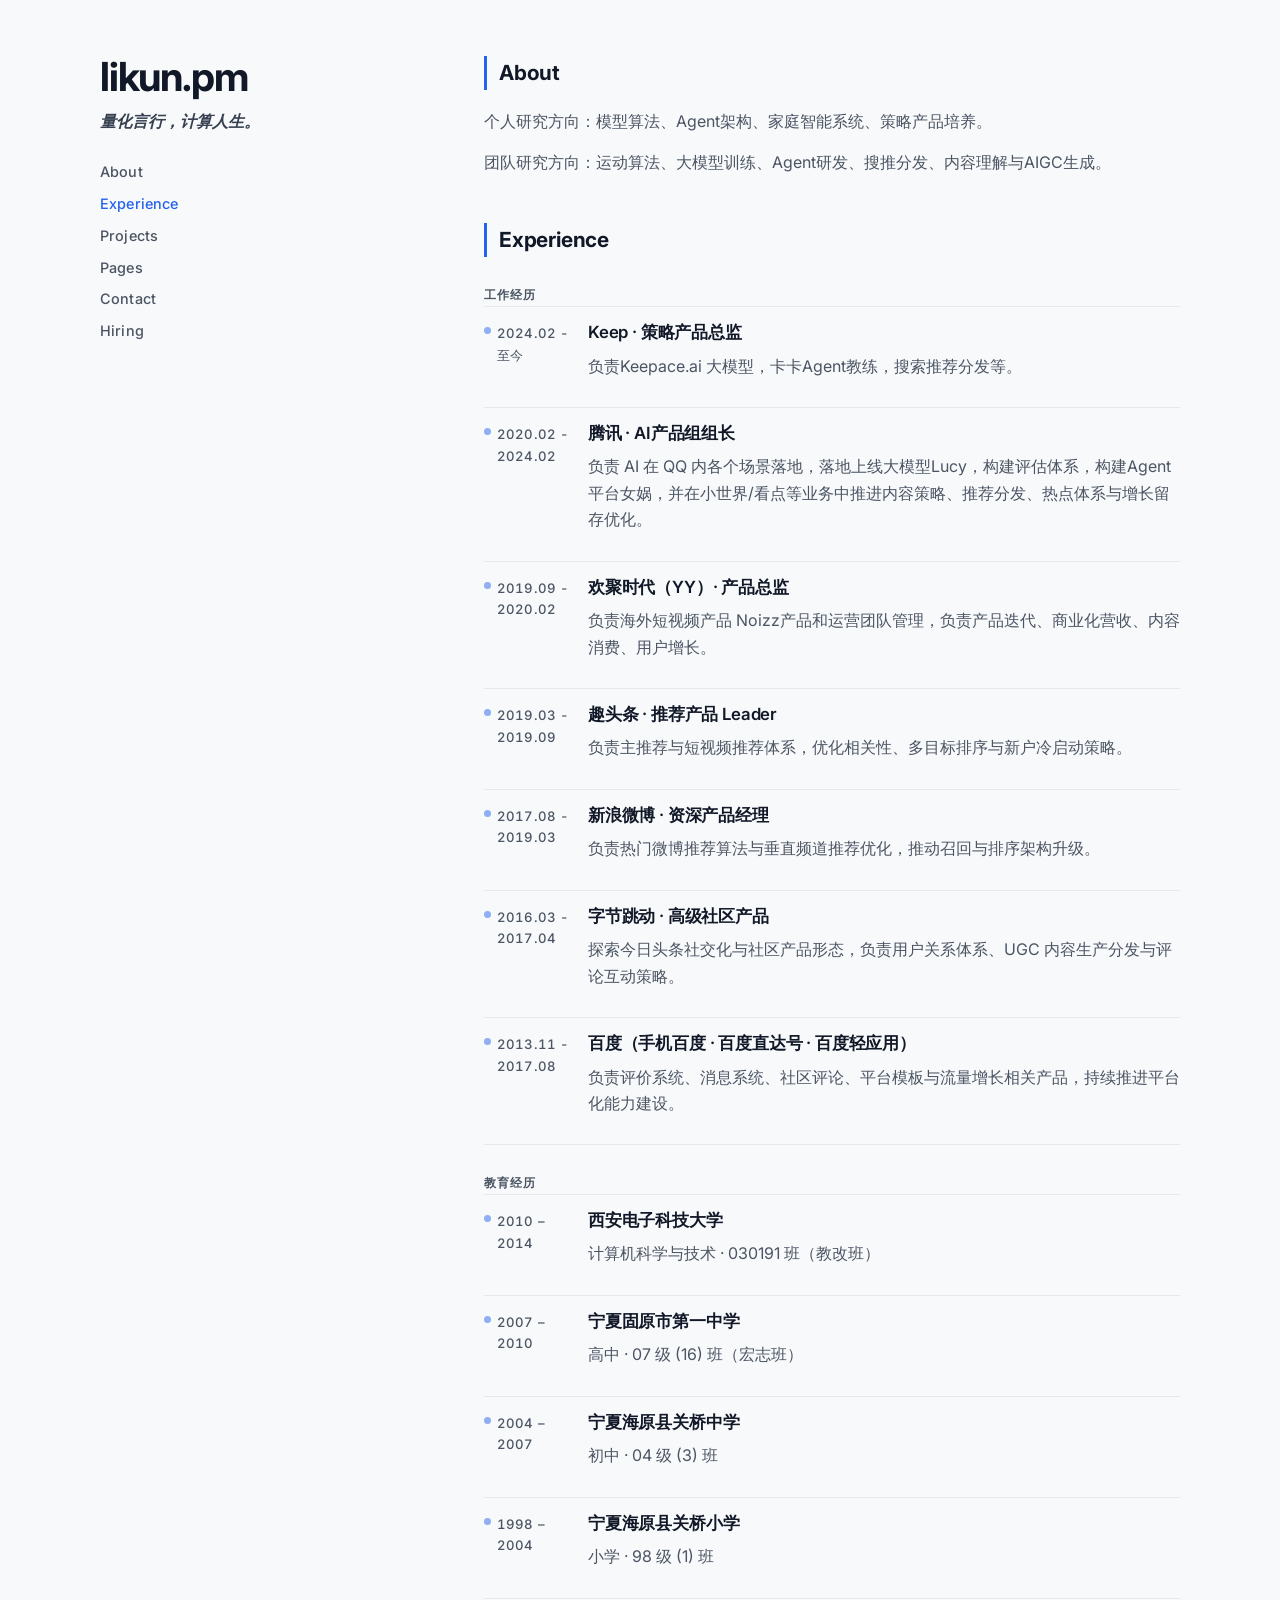
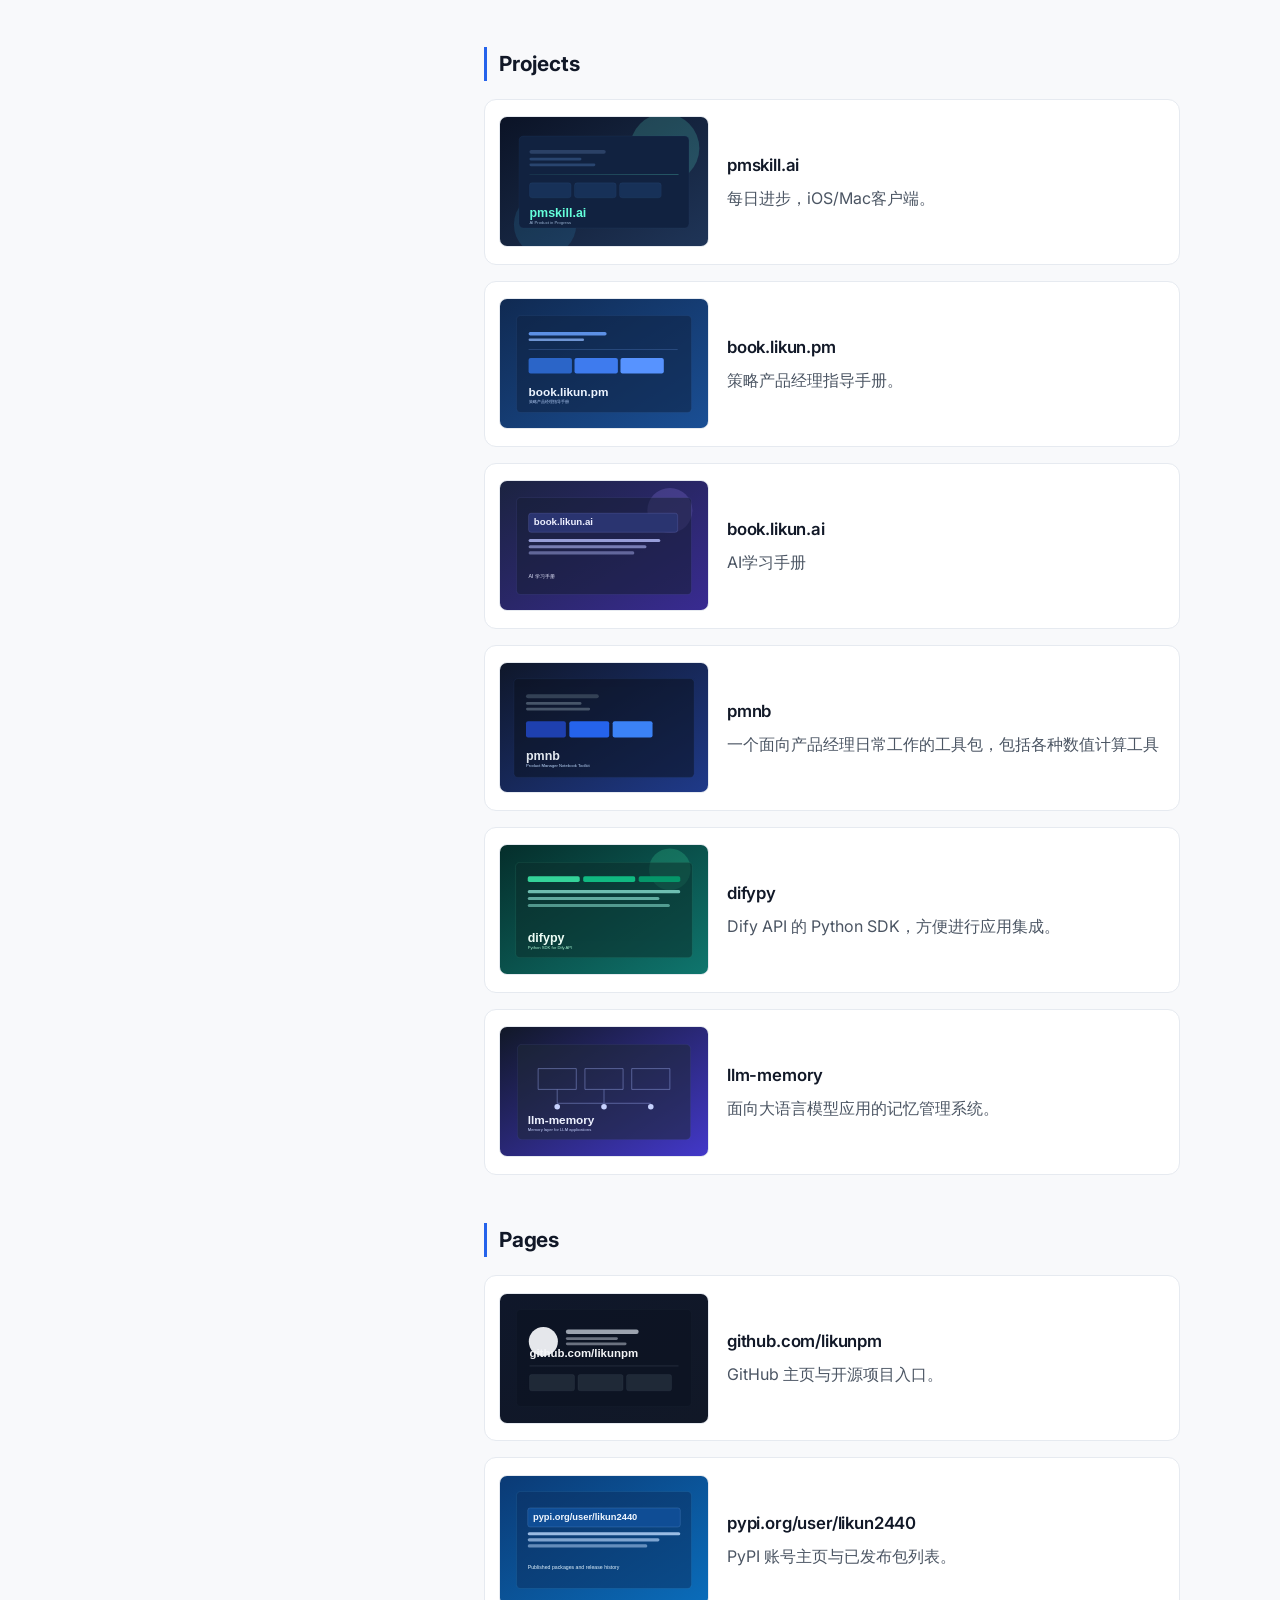
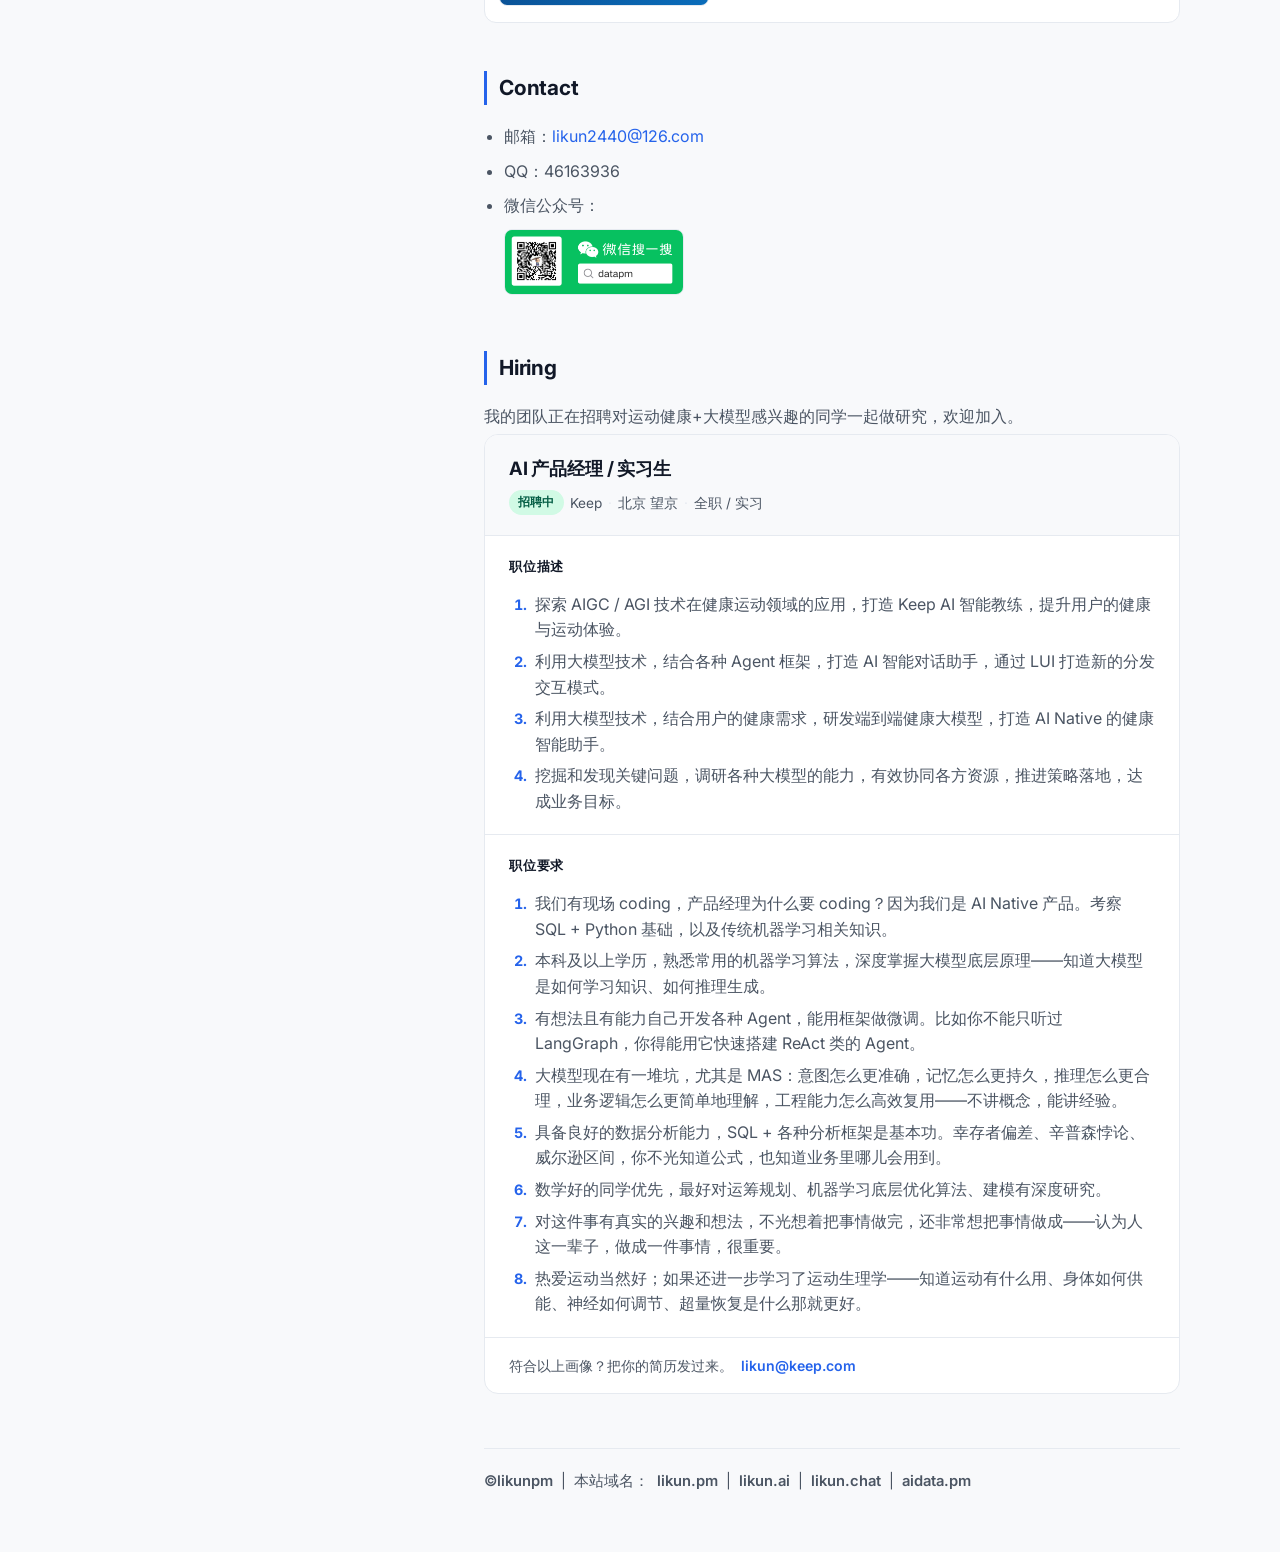
==== commit 27f88132: "update css update css" ====
--- a/index.html
+++ b/index.html
@@ -4,10 +4,16 @@
   <meta charset="UTF-8">
   <meta name="viewport" content="width=device-width, initial-scale=1.0">
   <title>likun.pm</title>
-  <meta
-    name="description"
-    content="likun.pm个人主页"
-  >
+  <meta name="description" content="likun.pm · 量化言行，计算人生。LLM、Agent、AIGC、搜索、推荐、内容理解。">
+  <meta property="og:title" content="likun.pm">
+  <meta property="og:description" content="量化言行，计算人生。LLM、Agent、AIGC、搜索、推荐、内容理解。">
+  <meta property="og:type" content="website">
+  <meta property="og:url" content="https://likun.pm">
+  <meta name="twitter:card" content="summary">
+  <meta name="twitter:title" content="likun.pm">
+  <meta name="twitter:description" content="量化言行，计算人生。LLM、Agent、AIGC、搜索、推荐、内容理解。">
+  <meta name="theme-color" content="#f8f9fb" media="(prefers-color-scheme: light)">
+  <meta name="theme-color" content="#0d1117" media="(prefers-color-scheme: dark)">
   <link rel="icon" type="image/svg+xml" href="./assets/favicon.svg">
   <link rel="preconnect" href="https://fonts.googleapis.com">
   <link rel="preconnect" href="https://fonts.gstatic.com" crossorigin>
@@ -19,7 +25,7 @@
     <aside class="sidebar">
       <h1>likun.pm</h1>
       <p class="subtitle">量化言行，计算人生。</p>
-      <p class="intro">记录平凡人如何成就不平凡的一生。</p>
+      <p class="intro"></p>
 
       <nav aria-label="页面导航">
         <a href="#about">About</a>
@@ -52,7 +58,7 @@
           <p class="time">2020.02 - 2024.02</p>
           <div>
             <h3>腾讯 · AI产品组组长</h3>
-            <p>负责 AI 在 QQ 内整体落地，建设大模型能力与评估体系，并在小世界/看点等业务中推进内容策略、推荐分发、热点体系与增长留存优化。</p>
+            <p>负责 AI 在 QQ 内各个场景落地，落地上线大模型Lucy，构建评估体系，构建Agent平台女娲，并在小世界/看点等业务中推进内容策略、推荐分发、热点体系与增长留存优化。</p>
           </div>
         </article>
         <article class="timeline-item">
@@ -126,7 +132,7 @@
         <h2>Projects</h2>
 
         <a class="project-card" href="https://pmskill.ai" target="_blank" rel="noreferrer">
-          <img src="./assets/pmskill-cover.svg" alt="pmskill.ai 项目封面">
+          <img src="./assets/pmskill-cover.svg" alt="pmskill.ai 项目封面" loading="lazy">
           <div>
             <h3>pmskill.ai</h3>
             <p>每日进步，iOS/Mac客户端。</p>
@@ -134,7 +140,7 @@
         </a>
 
         <a class="project-card" href="https://book.likun.pm" target="_blank" rel="noreferrer">
-          <img src="./assets/book-pm-cover.svg" alt="book.likun.pm 封面">
+          <img src="./assets/book-pm-cover.svg" alt="book.likun.pm 封面" loading="lazy">
           <div>
             <h3>book.likun.pm</h3>
             <p>策略产品经理指导手册。</p>
@@ -142,7 +148,7 @@
         </a>
 
         <a class="project-card" href="https://book.likun.ai" target="_blank" rel="noreferrer">
-          <img src="./assets/book-ai-cover.svg" alt="book.likun.ai 封面">
+          <img src="./assets/book-ai-cover.svg" alt="book.likun.ai 封面" loading="lazy">
           <div>
             <h3>book.likun.ai</h3>
             <p>AI学习手册</p>
@@ -150,7 +156,7 @@
         </a>
 
         <a class="project-card" href="https://pypi.org/project/pmnb/" target="_blank" rel="noreferrer">
-          <img src="./assets/pmnb-cover.svg" alt="pmnb 项目封面">
+          <img src="./assets/pmnb-cover.svg" alt="pmnb 项目封面" loading="lazy">
           <div>
             <h3>pmnb</h3>
             <p>一个面向产品经理日常工作的工具包，包括各种数值计算工具</p>
@@ -158,7 +164,7 @@
         </a>
 
         <a class="project-card" href="https://pypi.org/project/difypy/" target="_blank" rel="noreferrer">
-          <img src="./assets/difypy-cover.svg" alt="difypy 项目封面">
+          <img src="./assets/difypy-cover.svg" alt="difypy 项目封面" loading="lazy">
           <div>
             <h3>difypy</h3>
             <p>Dify API 的 Python SDK，方便进行应用集成。</p>
@@ -166,17 +172,18 @@
         </a>
 
         <a class="project-card" href="https://pypi.org/project/llm-memory/" target="_blank" rel="noreferrer">
-          <img src="./assets/llm-memory-cover.svg" alt="llm-memory 项目封面">
+          <img src="./assets/llm-memory-cover.svg" alt="llm-memory 项目封面" loading="lazy">
           <div>
             <h3>llm-memory</h3>
             <p>面向大语言模型应用的记忆管理系统。</p>
           </div>
         </a>
-        </section>
-       <section id="pages">
+      </section>
+
+      <section id="pages">
         <h2>Pages</h2>
         <a class="project-card" href="https://github.com/likunpm" target="_blank" rel="noreferrer">
-          <img src="./assets/github-cover.svg" alt="GitHub 页面封面">
+          <img src="./assets/github-cover.svg" alt="GitHub 页面封面" loading="lazy">
           <div>
             <h3>github.com/likunpm</h3>
             <p>GitHub 主页与开源项目入口。</p>
@@ -184,7 +191,7 @@
         </a>
 
         <a class="project-card" href="https://pypi.org/user/likun2440/" target="_blank" rel="noreferrer">
-          <img src="./assets/pypi-cover.svg" alt="PyPI 页面封面">
+          <img src="./assets/pypi-cover.svg" alt="PyPI 页面封面" loading="lazy">
           <div>
             <h3>pypi.org/user/likun2440</h3>
             <p>PyPI 账号主页与已发布包列表。</p>
@@ -209,7 +216,7 @@
 
       <section id="hiring">
         <h2>Hiring</h2>
-         <p>我的团队正在招聘对运动健康+大模型感兴趣的同学一起做研究，欢迎加入。</p>
+        <p>我的团队正在招聘对运动健康+大模型感兴趣的同学一起做研究，欢迎加入。</p>
         <div class="jd-card">
           <div class="jd-header">
             <div>
--- a/styles.css
+++ b/styles.css
@@ -103,28 +103,13 @@
   color: var(--accent);
 }
 
-.socials {
-  margin: 26px 0 0;
-  padding: 0;
-  list-style: none;
-  display: grid;
-  gap: 10px;
-}
-
-.socials a {
-  color: var(--muted);
-  font-size: 0.95rem;
-  display: inline-block;
-}
-
-.socials a:hover,
-.socials a:focus-visible {
-  color: var(--accent);
-  text-decoration: none;
-}
 
 .content section + section {
   margin-top: 48px;
+}
+
+.content section > p:last-of-type {
+  margin-bottom: 0;
 }
 
 h2 {
@@ -236,6 +221,12 @@
   color: var(--muted);
 }
 
+.timeline-item + .subheading {
+  padding-top: 28px;
+  border-top: 1px solid var(--line);
+  margin-top: 0;
+}
+
 ul {
   margin: 0;
   padding-left: 20px;
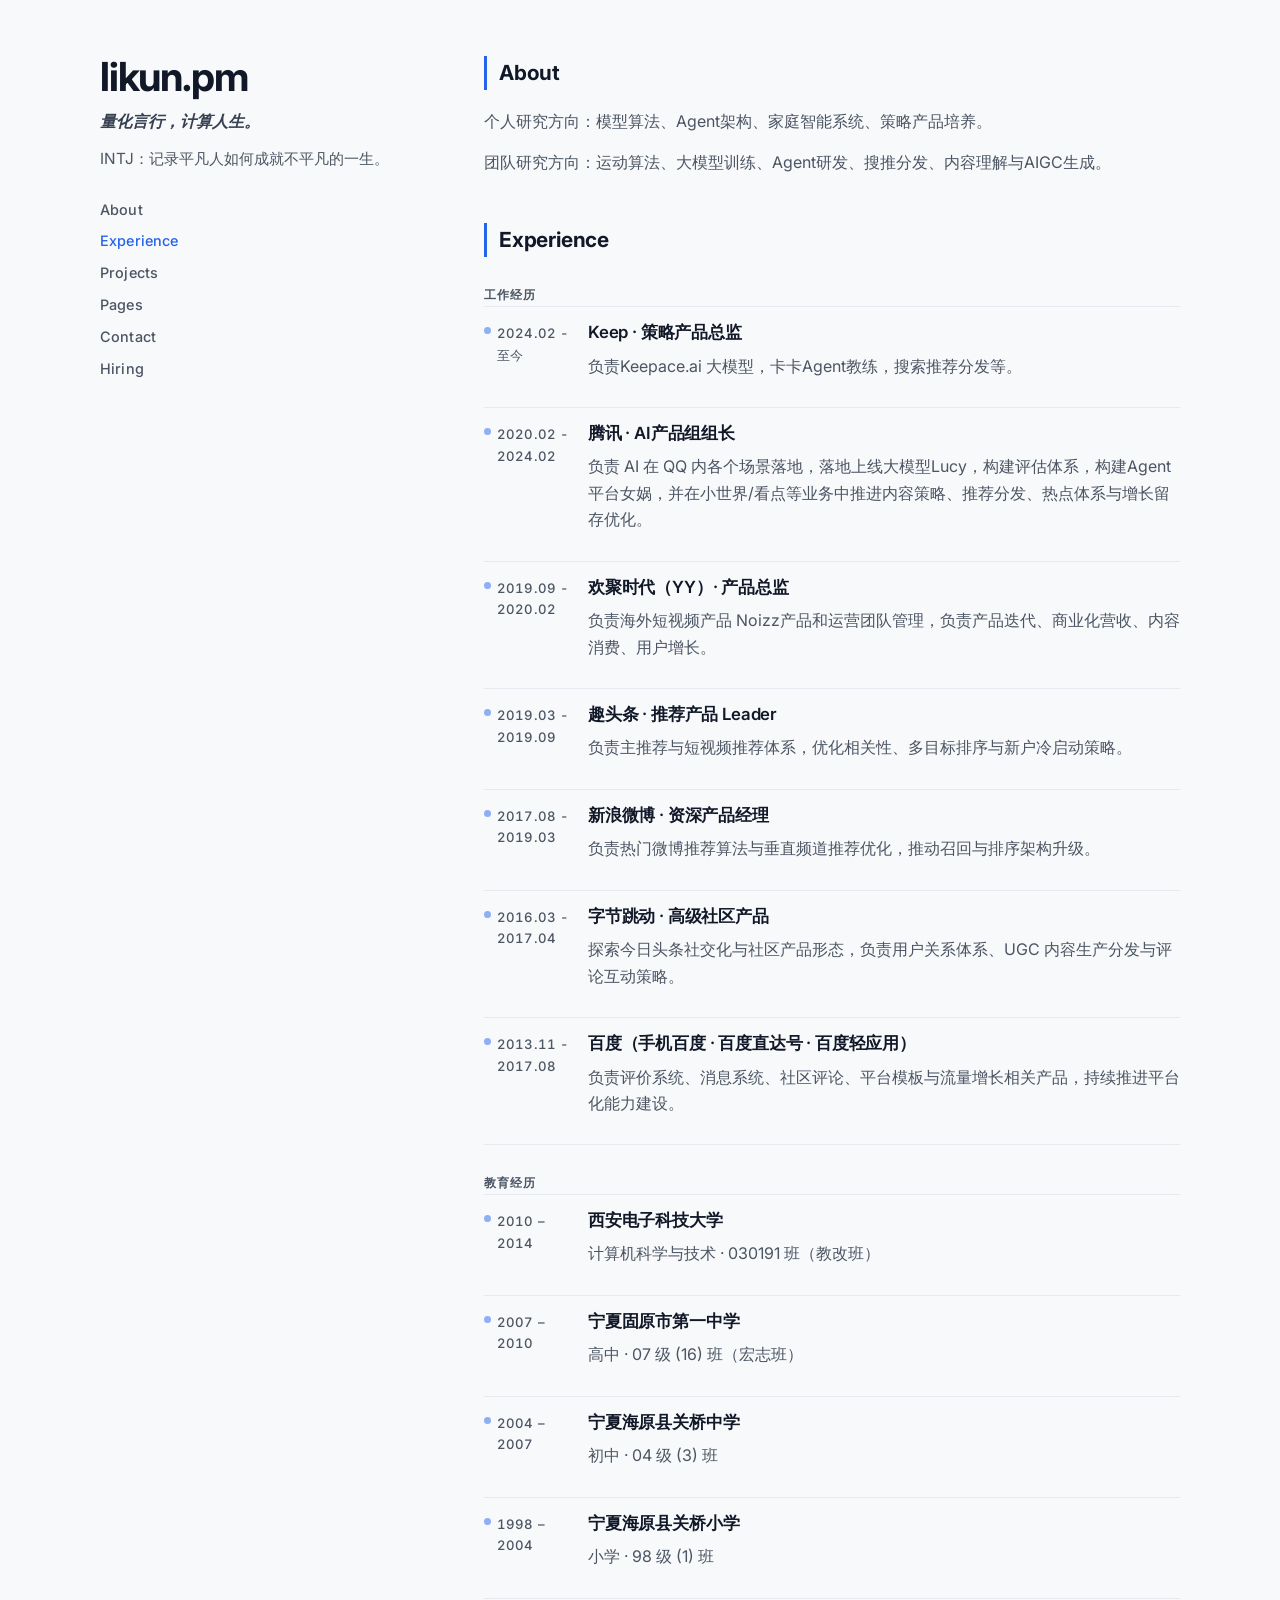
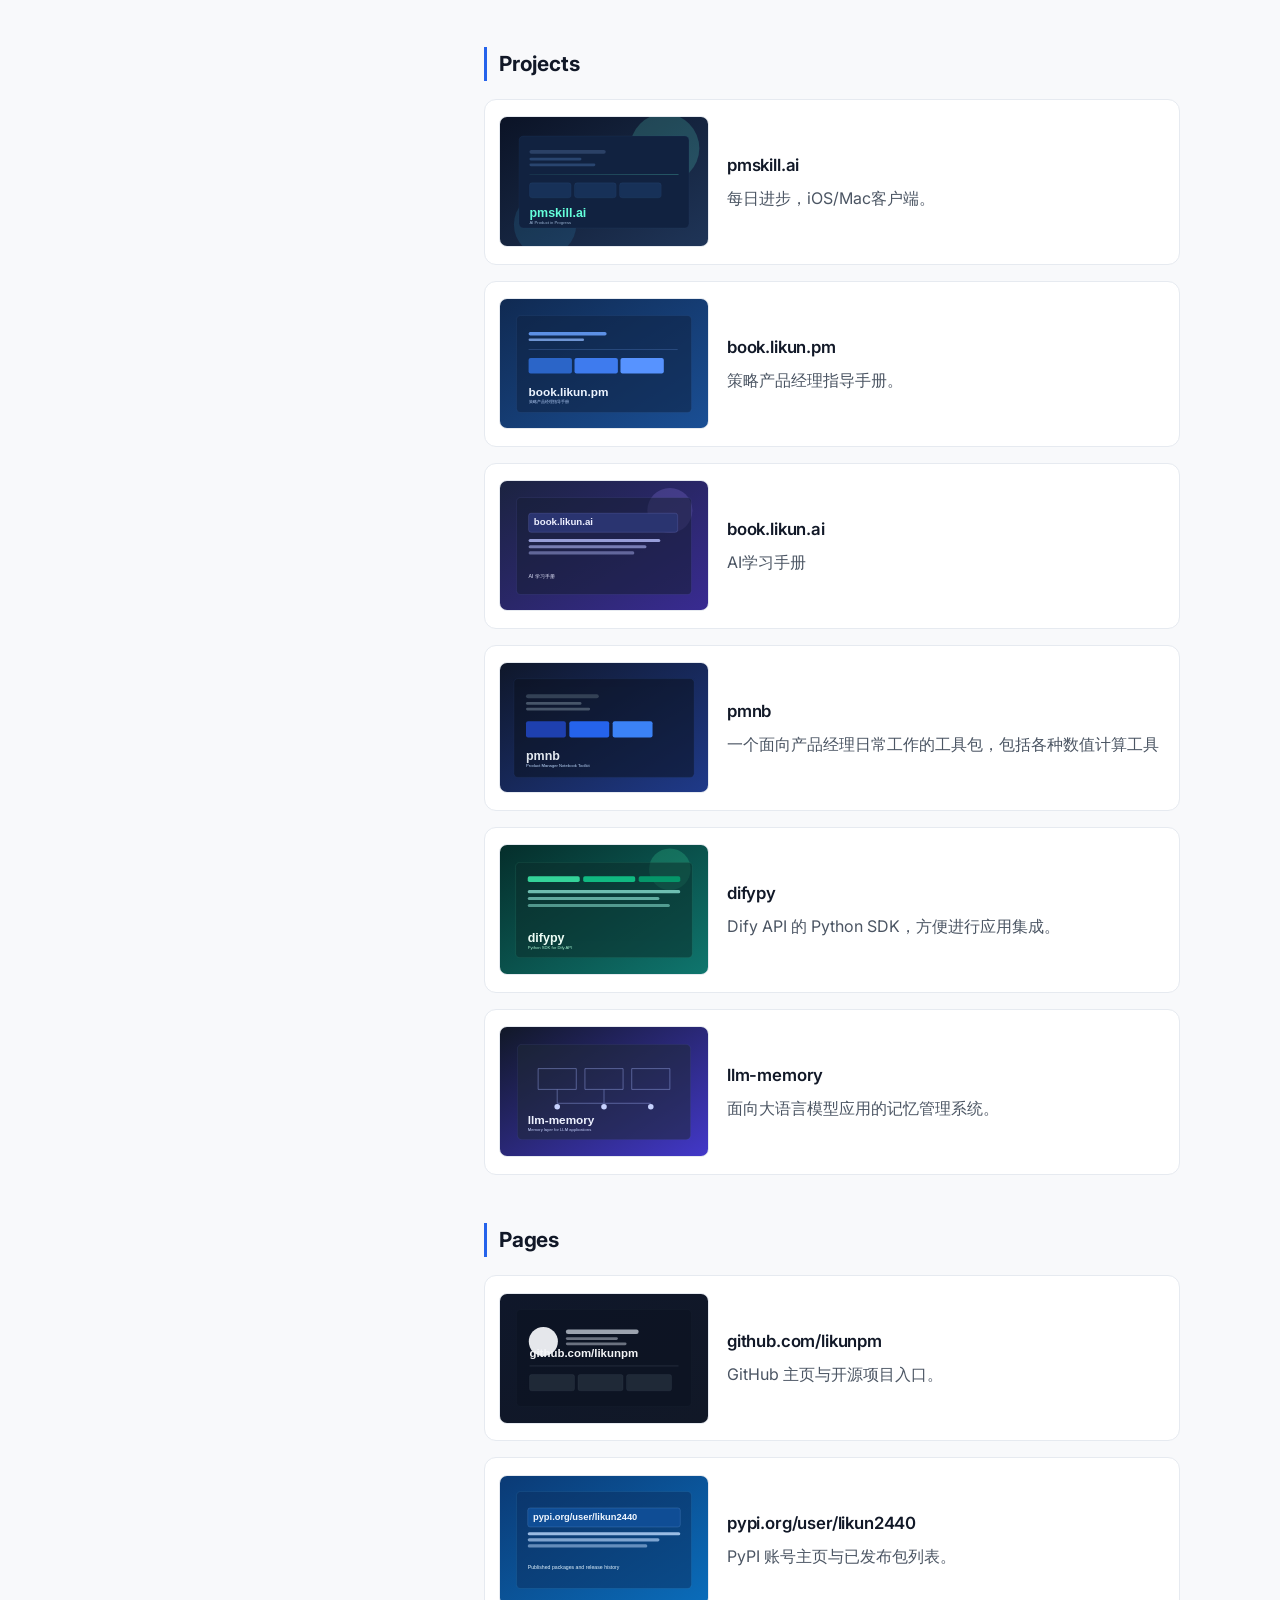
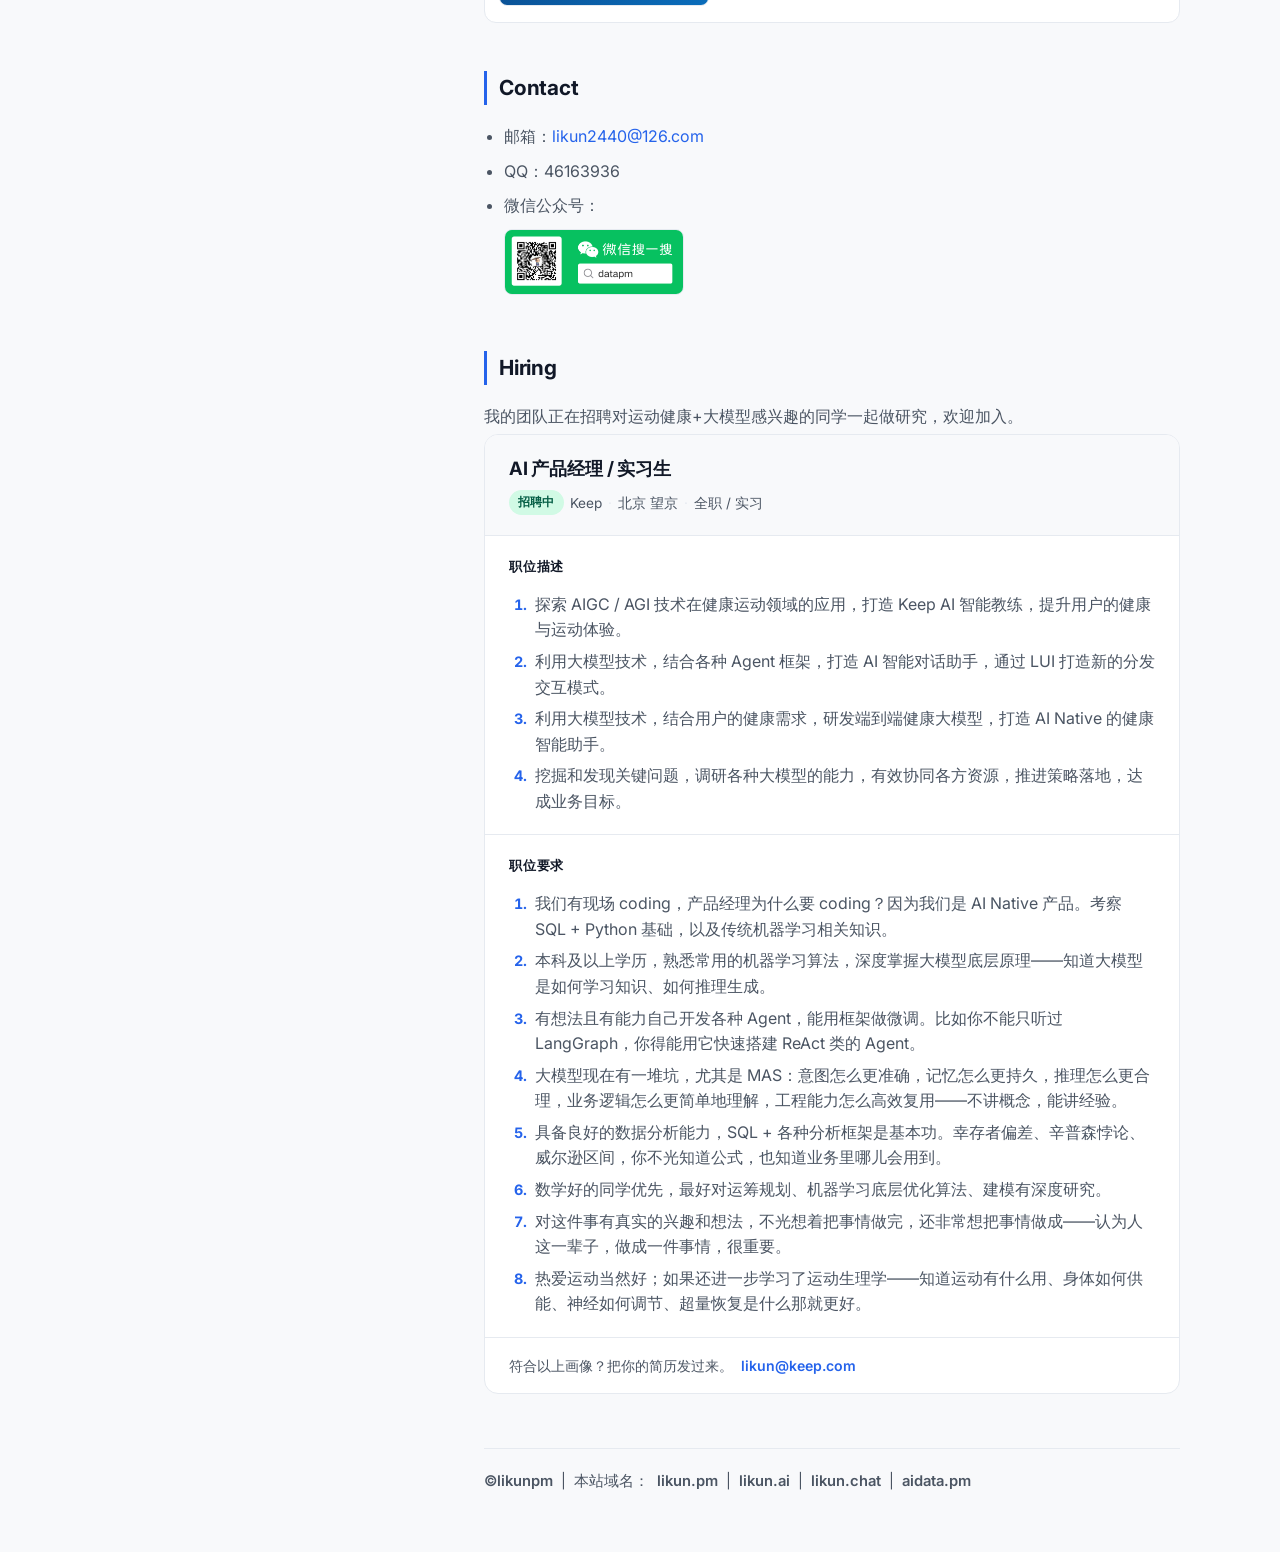
==== commit d32d1ff8: "Update index.html" ====
--- a/index.html
+++ b/index.html
@@ -25,7 +25,7 @@
     <aside class="sidebar">
       <h1>likun.pm</h1>
       <p class="subtitle">量化言行，计算人生。</p>
-      <p class="intro"></p>
+      <p class="intro">INTJ：记录平凡人如何成就不平凡的一生。</p>
 
       <nav aria-label="页面导航">
         <a href="#about">About</a>
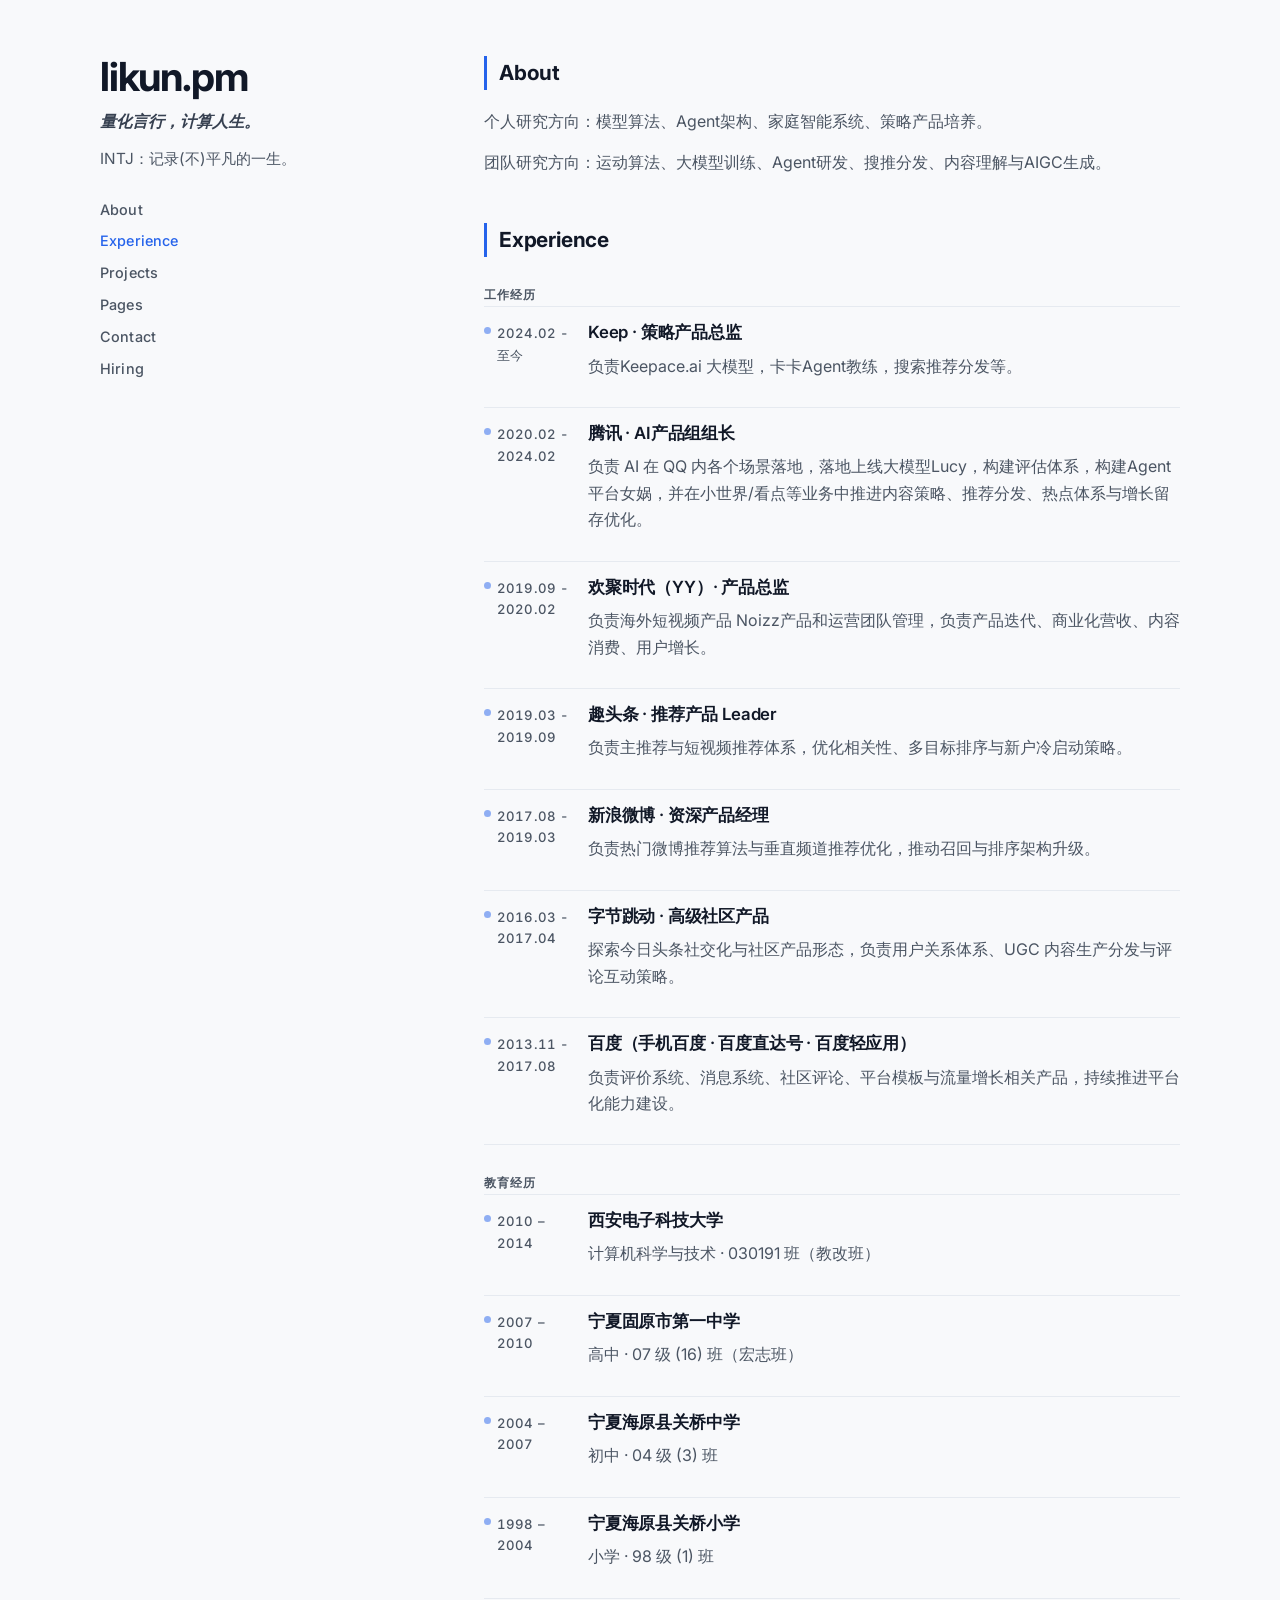
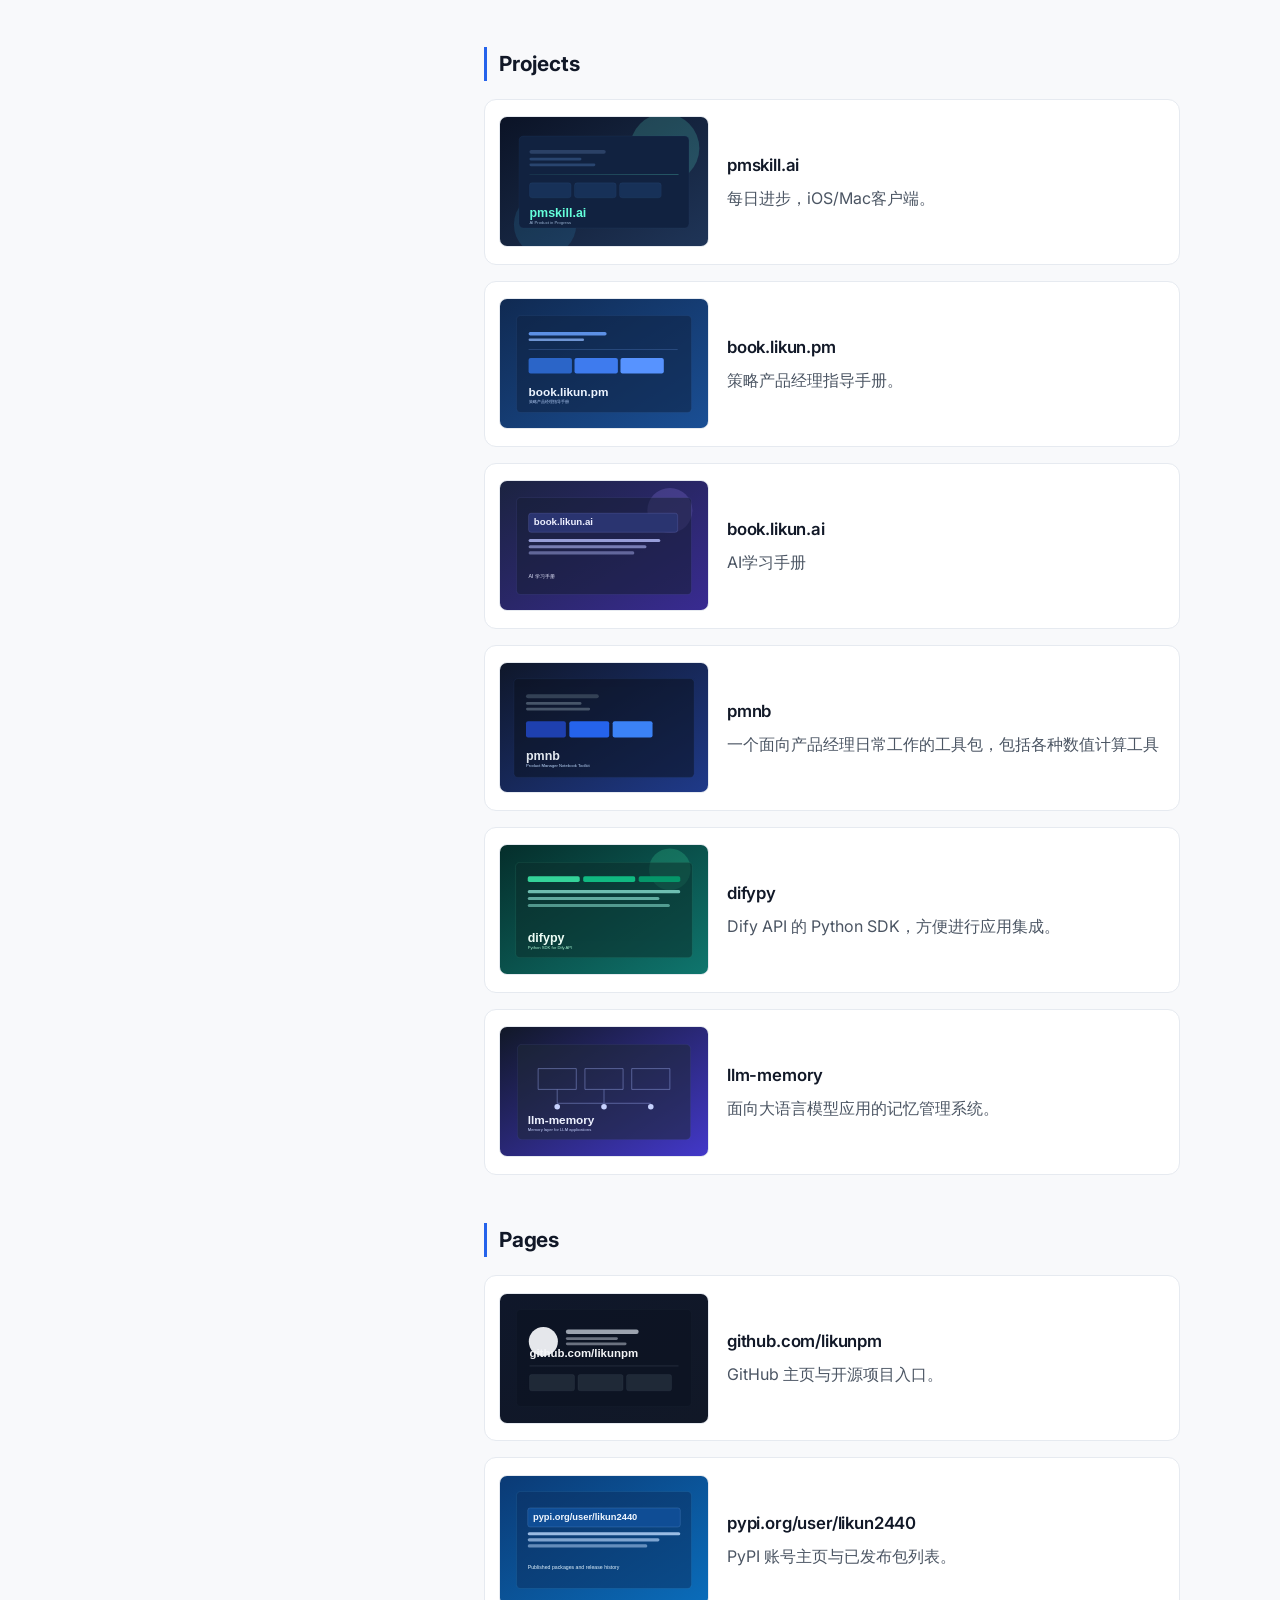
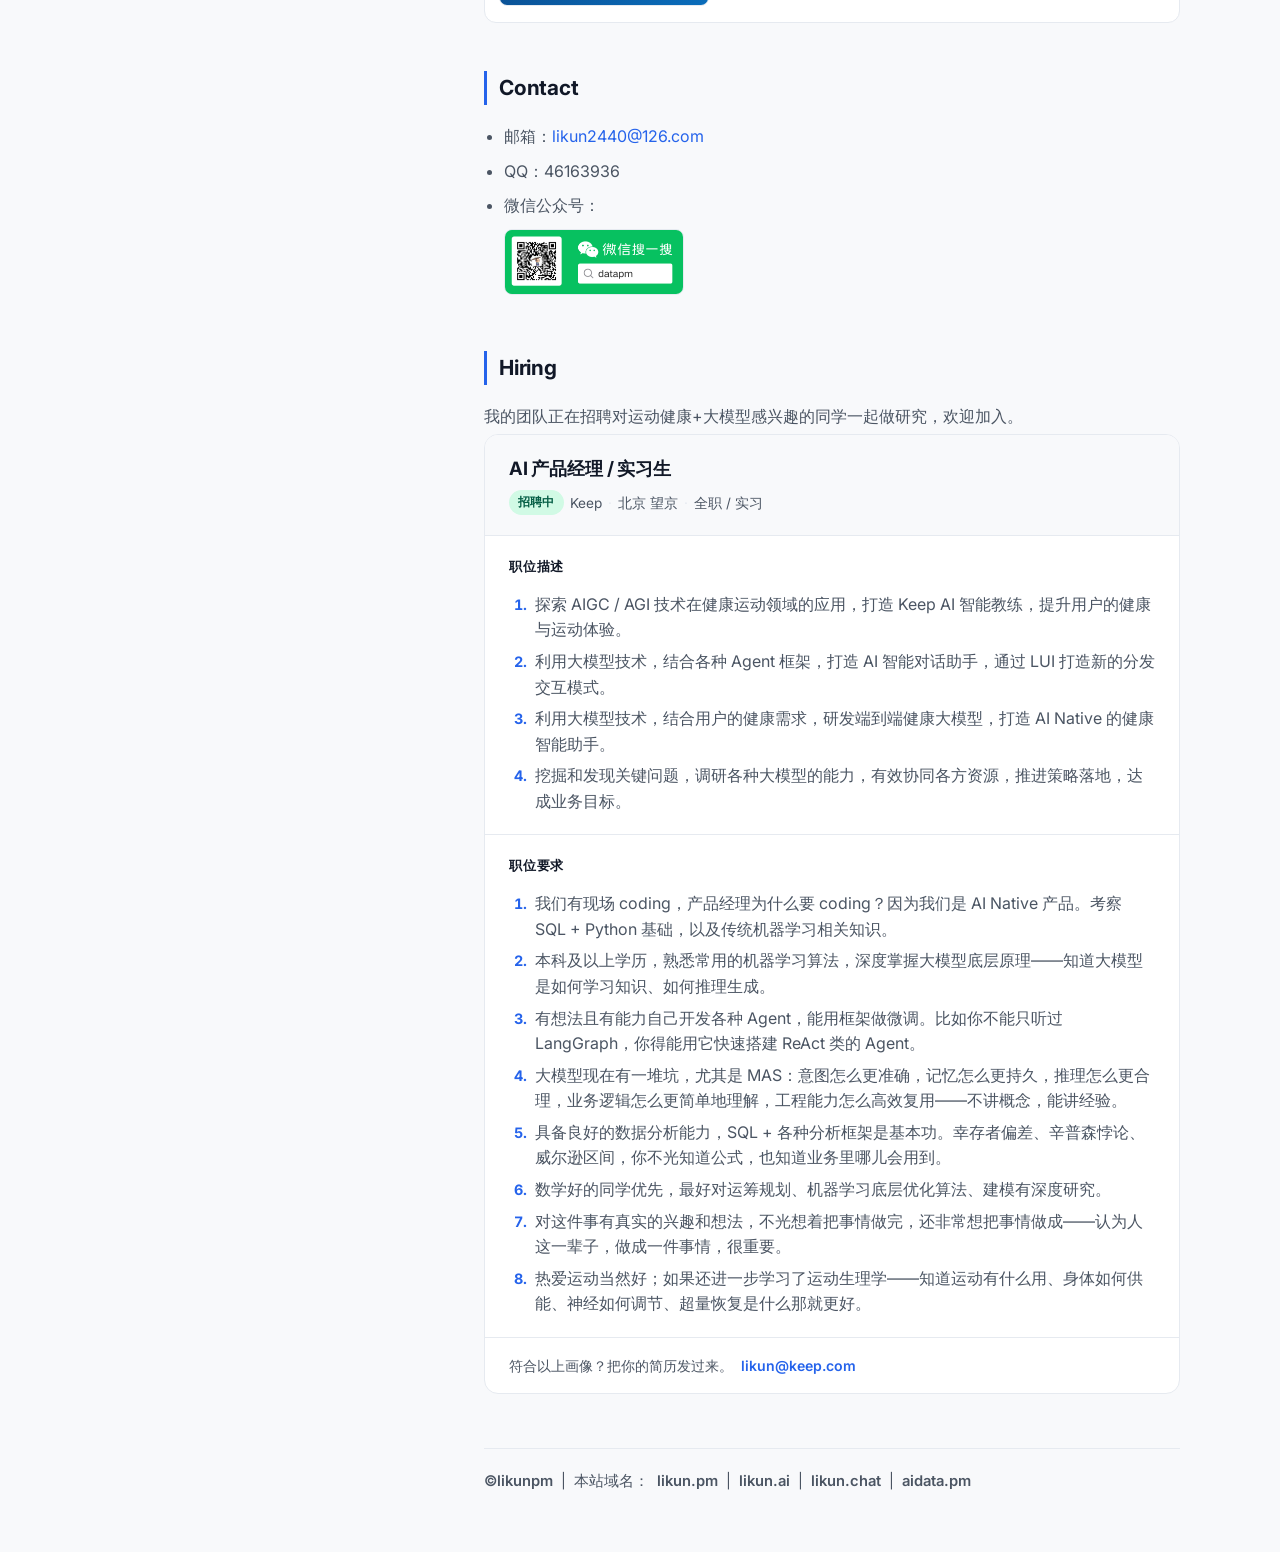
==== commit f69445be: "Update index.html" ====
--- a/index.html
+++ b/index.html
@@ -25,7 +25,7 @@
     <aside class="sidebar">
       <h1>likun.pm</h1>
       <p class="subtitle">量化言行，计算人生。</p>
-      <p class="intro">INTJ：记录平凡人如何成就不平凡的一生。</p>
+      <p class="intro">INTJ：记录(不)平凡的一生。</p>
 
       <nav aria-label="页面导航">
         <a href="#about">About</a>
